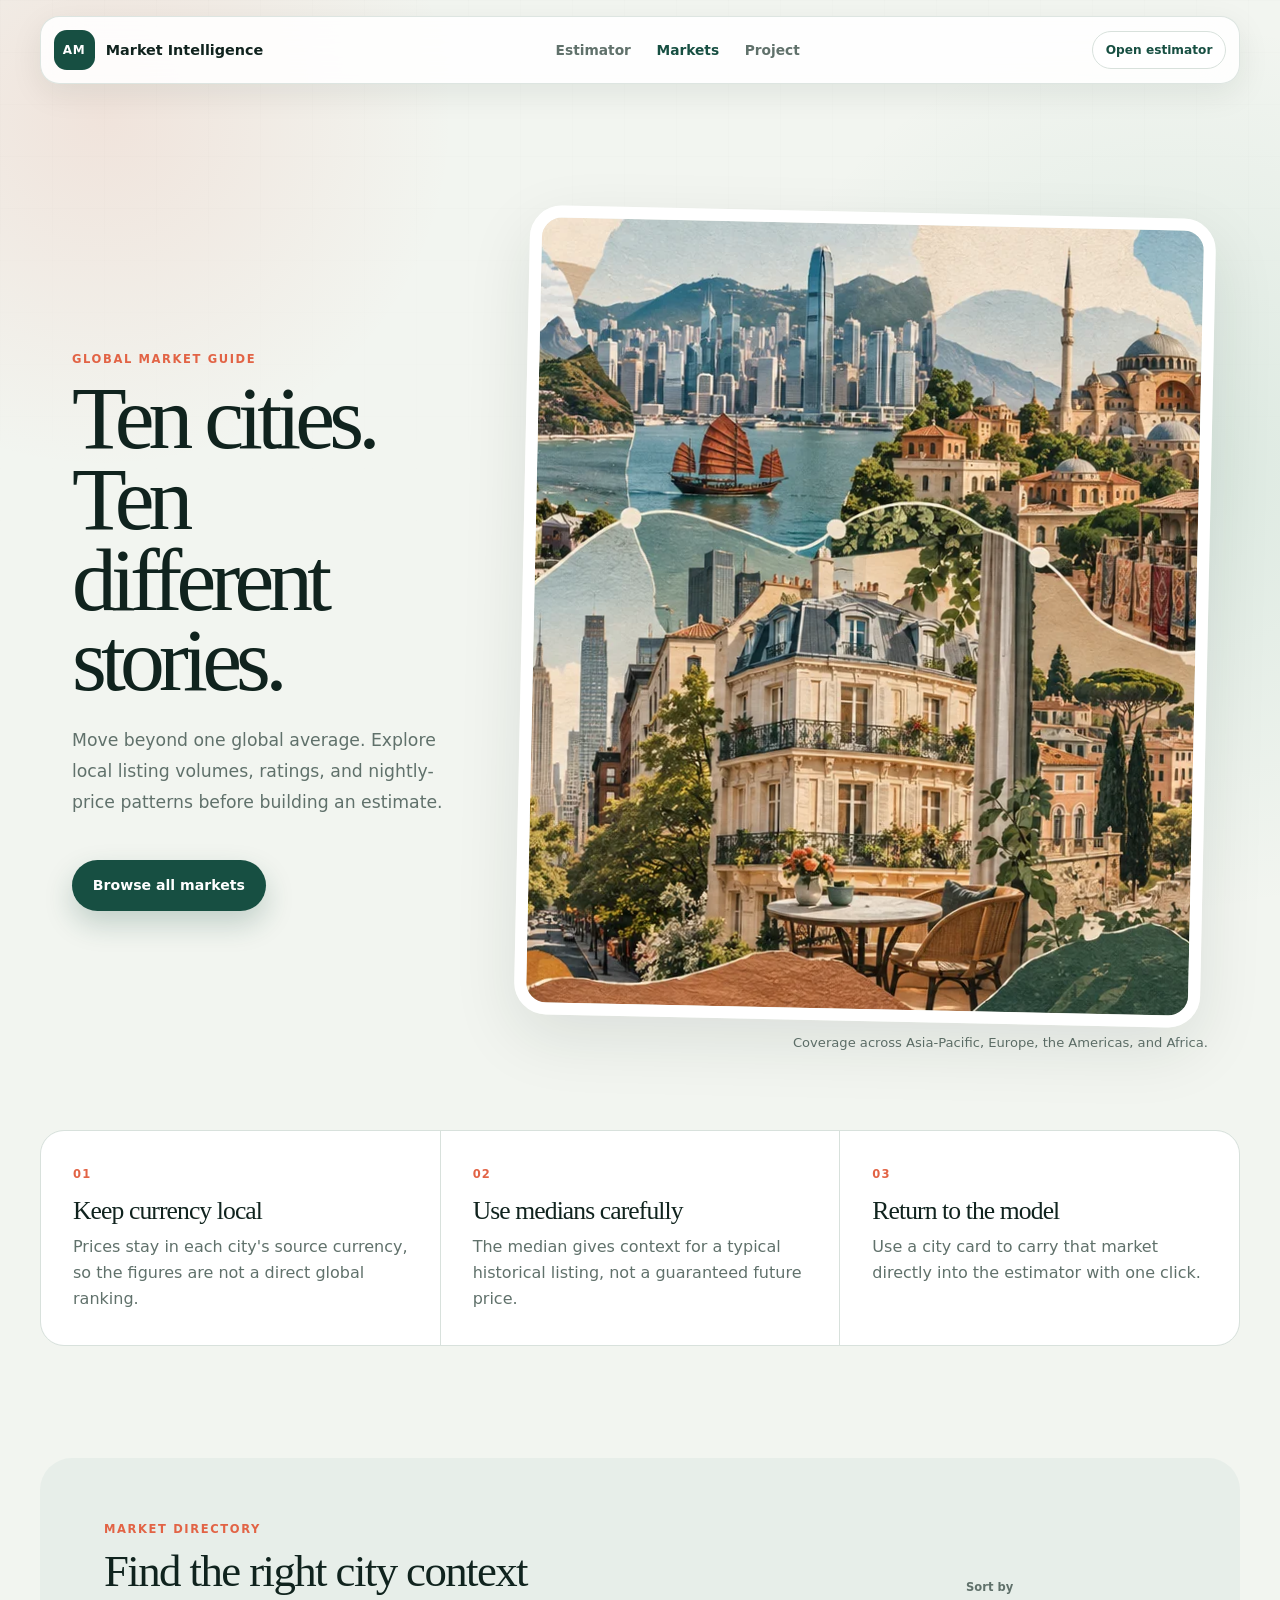
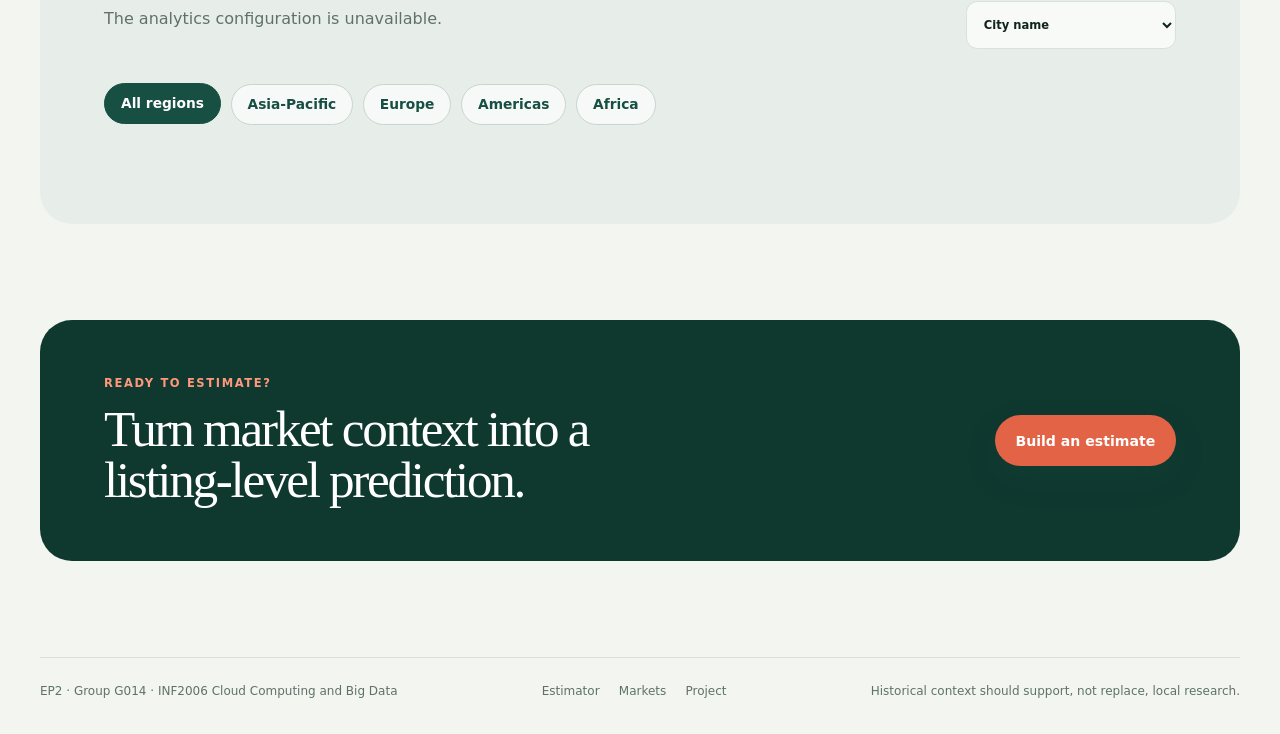
==== src/frontend/markets.html @ 9773900e "feat: expand frontend into visual multi-page site" ====
<!doctype html>
<html lang="en">
  <head>
    <meta charset="UTF-8">
    <meta name="viewport" content="width=device-width, initial-scale=1.0">
    <meta
      name="description"
      content="Explore the ten Airbnb city markets covered by the market intelligence platform."
    >
    <title>City Markets | Airbnb Market Intelligence</title>
    <link rel="stylesheet" href="styles.css">
  </head>
  <body>
    <main class="page-shell inner-page-shell">
      <nav class="topbar" aria-label="Primary navigation">
        <a class="brand" href="index.html" aria-label="Airbnb Market Intelligence home">
          <span class="brand-mark" aria-hidden="true">AM</span>
          <span>Market Intelligence</span>
        </a>
        <div class="nav-links">
          <a href="index.html#estimator">Estimator</a>
          <a href="markets.html" aria-current="page">Markets</a>
          <a href="project.html">Project</a>
        </div>
        <a class="secondary-button compact-button" href="index.html#estimator">Open estimator</a>
      </nav>

      <header class="inner-hero market-page-hero">
        <div class="inner-hero-copy">
          <p class="eyebrow">Global market guide</p>
          <h1>Ten cities.<br>Ten different stories.</h1>
          <p>
            Move beyond one global average. Explore local listing volumes, ratings, and nightly-price
            patterns before building an estimate.
          </p>
          <a class="primary-link" href="#market-directory">Browse all markets</a>
        </div>
        <figure class="inner-hero-image">
          <img
            src="assets/global-markets.webp"
            alt="An editorial collage connecting architecture and homes from global cities"
            width="1942"
            height="809"
          >
          <figcaption>Coverage across Asia-Pacific, Europe, the Americas, and Africa.</figcaption>
        </figure>
      </header>

      <section class="market-principles" aria-label="How to read the market data">
        <article>
          <span>01</span>
          <h2>Keep currency local</h2>
          <p>Prices stay in each city's source currency, so the figures are not a direct global ranking.</p>
        </article>
        <article>
          <span>02</span>
          <h2>Use medians carefully</h2>
          <p>The median gives context for a typical historical listing, not a guaranteed future price.</p>
        </article>
        <article>
          <span>03</span>
          <h2>Return to the model</h2>
          <p>Use a city card to carry that market directly into the estimator with one click.</p>
        </article>
      </section>

      <section id="market-directory" class="market-directory section-block" aria-labelledby="directory-heading">
        <div class="directory-heading-row">
          <div class="section-intro">
            <p class="section-label">Market directory</p>
            <h2 id="directory-heading">Find the right city context</h2>
            <p id="market-page-status" class="status-message" aria-live="polite">
              Loading live summaries from Athena...
            </p>
          </div>
          <label class="sort-control">
            Sort by
            <select id="market-page-sort">
              <option value="city">City name</option>
              <option value="listings">Listing count</option>
              <option value="median">Median price</option>
              <option value="rating">Average rating</option>
            </select>
          </label>
        </div>

        <div id="region-filters" class="filter-pills" aria-label="Filter cities by region">
          <button type="button" class="is-active" data-region="All">All regions</button>
          <button type="button" data-region="Asia-Pacific">Asia-Pacific</button>
          <button type="button" data-region="Europe">Europe</button>
          <button type="button" data-region="Americas">Americas</button>
          <button type="button" data-region="Africa">Africa</button>
        </div>

        <div id="market-page-grid" class="market-page-grid" aria-live="polite"></div>
      </section>

      <section class="page-cta">
        <div>
          <p class="section-label">Ready to estimate?</p>
          <h2>Turn market context into a listing-level prediction.</h2>
        </div>
        <a class="primary-link" href="index.html#estimator">Build an estimate</a>
      </section>

      <footer class="site-footer">
        <p>EP2 &middot; Group G014 &middot; INF2006 Cloud Computing and Big Data</p>
        <div class="footer-links">
          <a href="index.html">Estimator</a>
          <a href="markets.html">Markets</a>
          <a href="project.html">Project</a>
        </div>
        <p>Historical context should support, not replace, local research.</p>
      </footer>
    </main>
    <script src="config.js"></script>
    <script src="markets.js" defer></script>
  </body>
</html>
---- src/frontend/styles.css ----
:root {
  color-scheme: light;
  --ink: #10231e;
  --muted: #60716b;
  --paper: #f2f5f0;
  --surface: #ffffff;
  --surface-soft: #f7faf7;
  --forest: #174f42;
  --forest-dark: #0f382f;
  --mint: #d9eee5;
  --coral: #e26345;
  --coral-soft: #f9e2da;
  --line: #d8e1dc;
  --success: #23845f;
  --shadow: 0 1.4rem 4rem rgb(16 35 30 / 10%);
  font-family: Inter, ui-sans-serif, system-ui, -apple-system, BlinkMacSystemFont, "Segoe UI", sans-serif;
  scroll-behavior: smooth;
}

/* Use one box model across the page so component spacing stays predictable. */
* {
  box-sizing: border-box;
}

body {
  margin: 0;
  min-width: 320px;
  min-height: 100vh;
  color: var(--ink);
  background:
    radial-gradient(circle at 8% 5%, rgb(226 99 69 / 12%), transparent 22rem),
    radial-gradient(circle at 92% 20%, rgb(35 132 95 / 11%), transparent 28rem),
    var(--paper);
}

body::before {
  position: fixed;
  inset: 0;
  z-index: -1;
  pointer-events: none;
  content: "";
  opacity: 0.22;
  background-image: linear-gradient(rgb(16 35 30 / 5%) 1px, transparent 1px), linear-gradient(90deg, rgb(16 35 30 / 5%) 1px, transparent 1px);
  background-size: 52px 52px;
  mask-image: linear-gradient(to bottom, black, transparent 75%);
}

a {
  color: inherit;
}

button,
input,
select {
  font: inherit;
}

button,
a {
  -webkit-tap-highlight-color: transparent;
}

.page-shell {
  width: min(1200px, calc(100% - 2rem));
  margin: 0 auto;
  padding: 1rem 0 2rem;
}

.topbar {
  position: sticky;
  top: 0.75rem;
  z-index: 20;
  display: grid;
  grid-template-columns: auto 1fr auto;
  align-items: center;
  gap: 1.5rem;
  min-height: 4.25rem;
  padding: 0.7rem 0.8rem;
  border: 1px solid rgb(216 225 220 / 85%);
  border-radius: 1.2rem;
  background: rgb(255 255 255 / 88%);
  box-shadow: 0 0.6rem 2rem rgb(16 35 30 / 8%);
  backdrop-filter: blur(18px);
}

.brand {
  display: inline-flex;
  align-items: center;
  gap: 0.7rem;
  font-size: 0.9rem;
  font-weight: 800;
  text-decoration: none;
}

.brand-mark {
  display: grid;
  width: 2.55rem;
  height: 2.55rem;
  place-items: center;
  border-radius: 0.8rem;
  color: #fff;
  font-size: 0.75rem;
  letter-spacing: 0.06em;
  background: var(--forest);
}

.nav-links {
  display: flex;
  justify-content: center;
  gap: 1.6rem;
}

.nav-links a {
  position: relative;
  color: var(--muted);
  font-size: 0.86rem;
  font-weight: 700;
  text-decoration: none;
}

.nav-links a::after {
  position: absolute;
  right: 0;
  bottom: -0.35rem;
  left: 0;
  height: 2px;
  content: "";
  background: var(--coral);
  transform: scaleX(0);
  transition: transform 180ms ease;
}

.nav-links a:hover::after,
.nav-links a:focus-visible::after {
  transform: scaleX(1);
}

.account-bar {
  display: flex;
  align-items: center;
  gap: 0.65rem;
  color: var(--muted);
  font-size: 0.78rem;
}

.hero {
  display: grid;
  grid-template-columns: minmax(0, 1.25fr) minmax(320px, 0.75fr);
  align-items: center;
  gap: clamp(2rem, 7vw, 6rem);
  min-height: 42rem;
  padding: 7rem 2rem 5rem;
}

.hero-content {
  max-width: 760px;
}

.eyebrow,
.section-label,
.feature-number,
.stat-kicker {
  color: var(--coral);
  font-size: 0.72rem;
  font-weight: 800;
  letter-spacing: 0.14em;
  text-transform: uppercase;
}

.eyebrow,
.section-label,
.feature-number {
  margin: 0 0 0.8rem;
}

h1,
h2,
h3,
p {
  margin-top: 0;
}

h1 {
  max-width: 11ch;
  margin-bottom: 1.5rem;
  font-family: Georgia, "Times New Roman", serif;
  font-size: clamp(3.8rem, 7.5vw, 7.4rem);
  font-weight: 500;
  letter-spacing: -0.06em;
  line-height: 0.88;
}

h2 {
  margin-bottom: 0.8rem;
  font-family: Georgia, "Times New Roman", serif;
  font-size: clamp(2rem, 3.5vw, 3.25rem);
  font-weight: 500;
  letter-spacing: -0.035em;
  line-height: 1;
}

h3 {
  margin-bottom: 0.4rem;
}

.hero-copy,
.section-intro > p:last-child,
.estimator-guide > p,
.status-message,
.feature-grid p,
.estimate-note p,
.site-footer {
  color: var(--muted);
  line-height: 1.65;
}

.hero-copy {
  max-width: 620px;
  font-size: 1.12rem;
}

.hero-actions {
  display: flex;
  align-items: center;
  gap: 1.3rem;
  margin-top: 2rem;
}

.primary-link,
.text-link {
  font-size: 0.88rem;
  font-weight: 800;
  text-decoration: none;
}

.primary-link {
  display: inline-flex;
  min-height: 3.2rem;
  align-items: center;
  border-radius: 999px;
  padding: 0 1.3rem;
  color: #fff;
  background: var(--forest);
  box-shadow: 0 0.8rem 1.8rem rgb(23 79 66 / 22%);
  transition: transform 180ms ease, background 180ms ease;
}

.primary-link:hover {
  background: var(--forest-dark);
  transform: translateY(-2px);
}

.text-link {
  color: var(--forest);
}

.hero-panel {
  display: grid;
  grid-template-columns: 1fr 1fr;
  gap: 0.8rem;
  padding: 0.8rem;
  border: 1px solid rgb(255 255 255 / 80%);
  border-radius: 1.6rem;
  background: rgb(255 255 255 / 54%);
  box-shadow: var(--shadow);
  backdrop-filter: blur(18px);
  transform: rotate(1deg);
}

.hero-stat,
.status-card {
  border: 1px solid var(--line);
  border-radius: 1rem;
  padding: 1.25rem;
  background: var(--surface);
}

.hero-stat {
  display: flex;
  min-height: 8.2rem;
  flex-direction: column;
  justify-content: flex-end;
}

.hero-stat-wide {
  grid-column: 1 / -1;
  min-height: 10rem;
  color: #fff;
  border-color: var(--forest);
  background:
    radial-gradient(circle at 80% 10%, rgb(255 255 255 / 18%), transparent 8rem),
    var(--forest);
}

.hero-stat-wide .stat-kicker,
.hero-stat-wide span:last-child {
  color: rgb(255 255 255 / 72%);
}

.hero-stat strong {
  font-family: Georgia, "Times New Roman", serif;
  font-size: 2.6rem;
  font-weight: 500;
  line-height: 1;
}

.hero-stat > span:last-child {
  margin-top: 0.35rem;
  color: var(--muted);
  font-size: 0.78rem;
}

.status-card {
  display: flex;
  grid-column: 1 / -1;
  align-items: center;
  gap: 0.9rem;
}

.status-card h2 {
  margin: 0.15rem 0 0.2rem;
  font-family: inherit;
  font-size: 1rem;
  font-weight: 800;
  letter-spacing: 0;
}

.status-card p {
  margin-bottom: 0;
  font-size: 0.78rem;
}

.status-indicator {
  width: 0.72rem;
  height: 0.72rem;
  flex: 0 0 auto;
  border-radius: 50%;
  background: var(--success);
  box-shadow: 0 0 0 0.45rem rgb(35 132 95 / 13%);
}

.status-indicator-pending {
  background: #c28b2c;
  box-shadow: 0 0 0 0.45rem rgb(194 139 44 / 13%);
}

.status-indicator-error {
  background: var(--coral);
  box-shadow: 0 0 0 0.45rem rgb(226 99 69 / 14%);
}

.section-block {
  scroll-margin-top: 6.5rem;
}

.estimator {
  display: grid;
  grid-template-columns: minmax(250px, 0.34fr) minmax(0, 0.66fr);
  gap: 1rem;
  margin: 2rem 0 7rem;
  border-radius: 1.6rem;
  background: var(--forest-dark);
  box-shadow: var(--shadow);
}

.estimator-guide {
  display: flex;
  flex-direction: column;
  padding: clamp(1.5rem, 4vw, 3rem);
  color: #fff;
}

.estimator-guide > p {
  color: rgb(255 255 255 / 68%);
}

.preset-group {
  display: grid;
  gap: 0.65rem;
  margin-top: 1.5rem;
}

.preset-button {
  display: grid;
  width: 100%;
  gap: 0.2rem;
  border: 1px solid rgb(255 255 255 / 14%);
  border-radius: 0.8rem;
  padding: 0.9rem 1rem;
  color: rgb(255 255 255 / 78%);
  text-align: left;
  background: rgb(255 255 255 / 5%);
  cursor: pointer;
  transition: border 180ms ease, background 180ms ease, transform 180ms ease;
}

.preset-button strong {
  color: #fff;
  font-size: 0.9rem;
}

.preset-button span {
  font-size: 0.76rem;
}

.preset-button:hover,
.preset-button.is-active {
  border-color: rgb(255 255 255 / 42%);
  background: rgb(255 255 255 / 12%);
  transform: translateX(4px);
}

.estimate-note {
  margin-top: auto;
  padding-top: 2rem;
}

.estimate-note > span {
  color: var(--mint);
  font-size: 0.73rem;
  font-weight: 800;
  letter-spacing: 0.08em;
  text-transform: uppercase;
}

.estimate-note p {
  margin: 0.4rem 0 0;
  color: rgb(255 255 255 / 60%);
  font-size: 0.8rem;
}

.estimator-workspace {
  margin: 0.55rem;
  border-radius: 1.2rem;
  padding: clamp(1.25rem, 4vw, 2.5rem);
  background: var(--surface);
}

.form-progress {
  display: flex;
  gap: 1.4rem;
  margin-bottom: 2rem;
  color: var(--muted);
  font-size: 0.72rem;
  font-weight: 800;
  text-transform: uppercase;
}

.form-progress span {
  display: inline-flex;
  align-items: center;
  gap: 0.45rem;
}

.form-progress b {
  display: grid;
  width: 1.45rem;
  height: 1.45rem;
  place-items: center;
  border-radius: 50%;
  color: var(--forest);
  background: var(--mint);
}

.prediction-form {
  display: grid;
  gap: 1.4rem;
}

.form-section,
.boolean-fields {
  margin: 0;
  border: 0;
  padding: 0;
}

.form-section legend,
.boolean-fields legend {
  margin-bottom: 0.8rem;
  padding: 0;
  color: var(--ink);
  font-size: 0.82rem;
  font-weight: 850;
}

.form-grid {
  display: grid;
  grid-template-columns: repeat(2, minmax(0, 1fr));
  gap: 0.9rem;
}

.form-grid label {
  display: grid;
  gap: 0.4rem;
  color: var(--muted);
  font-size: 0.76rem;
  font-weight: 750;
}

.optional-label {
  justify-self: end;
  margin-top: -1.25rem;
  color: #91a09a;
  font-size: 0.65rem;
  font-weight: 600;
  text-transform: uppercase;
}

input,
select {
  width: 100%;
  min-height: 3rem;
  border: 1px solid var(--line);
  border-radius: 0.7rem;
  padding: 0.65rem 0.8rem;
  color: var(--ink);
  background: var(--surface-soft);
  transition: border 160ms ease, box-shadow 160ms ease, background 160ms ease;
}

input:hover,
select:hover {
  border-color: #aec0b7;
  background: #fff;
}

input:focus,
select:focus,
button:focus-visible,
a:focus-visible {
  outline: 3px solid rgb(226 99 69 / 22%);
  outline-offset: 2px;
}

.boolean-fields {
  display: grid;
  grid-template-columns: repeat(3, 1fr);
  gap: 0.7rem;
}

.boolean-fields legend {
  grid-column: 1 / -1;
}

.boolean-fields label {
  display: flex;
  min-height: 3rem;
  align-items: center;
  gap: 0.6rem;
  border: 1px solid var(--line);
  border-radius: 0.7rem;
  padding: 0.6rem 0.8rem;
  color: var(--muted);
  font-size: 0.76rem;
  font-weight: 700;
  cursor: pointer;
  background: var(--surface-soft);
}

.boolean-fields input {
  width: 1rem;
  min-height: auto;
  margin: 0;
  accent-color: var(--forest);
}

.prediction-submit,
.secondary-button,
.compact-button {
  border: 0;
  font-weight: 800;
  cursor: pointer;
}

.prediction-submit {
  display: flex;
  width: 100%;
  min-height: 3.35rem;
  align-items: center;
  justify-content: space-between;
  border-radius: 0.8rem;
  padding: 0 1.15rem;
  color: #fff;
  background: var(--coral);
  transition: background 180ms ease, transform 180ms ease;
}

.prediction-submit:hover {
  background: #c94d31;
  transform: translateY(-1px);
}

button:disabled {
  cursor: wait;
  opacity: 0.6;
}

.secondary-button {
  width: auto;
  min-height: 2.7rem;
  border: 1px solid var(--line);
  border-radius: 999px;
  padding: 0.5rem 1rem;
  color: var(--forest);
  background: #fff;
  transition: color 180ms ease, border 180ms ease, background 180ms ease;
}

.secondary-button:hover:not(:disabled) {
  color: #fff;
  border-color: var(--forest);
  background: var(--forest);
}

.compact-button {
  min-height: 2.35rem;
  padding: 0.35rem 0.8rem;
  font-size: 0.76rem;
}

.prediction-result {
  margin-top: 1.3rem;
  border: 1px solid rgb(35 132 95 / 24%);
  border-radius: 1rem;
  padding: 1.25rem;
  background: linear-gradient(135deg, rgb(35 132 95 / 11%), rgb(217 238 229 / 45%));
}

.prediction-result > div {
  display: grid;
  gap: 0.35rem;
}

.prediction-result-error {
  border-color: rgb(226 99 69 / 28%);
  background: var(--coral-soft);
}

.prediction-price {
  font-family: Georgia, "Times New Roman", serif;
  font-size: 2.5rem;
  font-weight: 500;
}

.prediction-comparison {
  color: var(--forest);
  font-size: 0.82rem;
  font-weight: 800;
}

.analytics-section {
  margin: 7rem 0;
}

.analytics-heading-row,
.history-heading-row {
  display: flex;
  align-items: flex-end;
  justify-content: space-between;
  gap: 2rem;
}

.section-intro {
  max-width: 680px;
}

.sort-control {
  display: grid;
  min-width: 210px;
  gap: 0.4rem;
  color: var(--muted);
  font-size: 0.72rem;
  font-weight: 750;
}

.market-spotlight {
  display: grid;
  grid-template-columns: minmax(200px, 1fr) auto auto;
  align-items: center;
  gap: 2rem;
  margin-top: 2.2rem;
  border-radius: 1.3rem;
  padding: 1.5rem;
  color: #fff;
  background:
    radial-gradient(circle at 88% 0%, rgb(255 255 255 / 14%), transparent 12rem),
    var(--forest);
  box-shadow: 0 1.1rem 2.8rem rgb(23 79 66 / 17%);
}

.market-spotlight h3 {
  margin: 0.2rem 0 0.35rem;
  font-family: Georgia, "Times New Roman", serif;
  font-size: 2rem;
  font-weight: 500;
}

.market-spotlight p {
  margin-bottom: 0;
  color: rgb(255 255 255 / 68%);
  font-size: 0.8rem;
}

.spotlight-metrics {
  display: flex;
  gap: 1.5rem;
}

.spotlight-metrics span {
  display: grid;
  gap: 0.15rem;
  color: rgb(255 255 255 / 65%);
  font-size: 0.68rem;
}

.spotlight-metrics strong {
  color: #fff;
  font-size: 1.05rem;
}

.market-spotlight .secondary-button {
  border-color: rgb(255 255 255 / 34%);
  color: #fff;
  background: rgb(255 255 255 / 9%);
}

.market-spotlight .secondary-button:hover:not(:disabled) {
  color: var(--forest);
  border-color: #fff;
  background: #fff;
}

.analytics-section > .status-message {
  margin: 1.2rem 0 0;
  font-size: 0.8rem;
}

.analytics-grid {
  display: grid;
  grid-template-columns: repeat(5, minmax(0, 1fr));
  gap: 0.75rem;
  margin-top: 1.2rem;
}

.market-card {
  display: grid;
  min-height: 10.5rem;
  gap: 0.35rem;
  border: 1px solid var(--line);
  border-radius: 1rem;
  padding: 1rem;
  color: var(--ink);
  text-align: left;
  background: rgb(255 255 255 / 74%);
  cursor: pointer;
  transition: border 180ms ease, box-shadow 180ms ease, transform 180ms ease, background 180ms ease;
}

.market-card:hover,
.market-card.is-selected {
  border-color: #87aa9b;
  background: #fff;
  box-shadow: 0 0.8rem 1.8rem rgb(16 35 30 / 9%);
  transform: translateY(-3px);
}

.market-card.is-selected {
  box-shadow: inset 0 0 0 1px var(--forest), 0 0.8rem 1.8rem rgb(16 35 30 / 9%);
}

.market-card h3 {
  min-height: 2.2rem;
  margin: 0;
  font-size: 0.9rem;
}

.market-card strong {
  align-self: end;
  font-family: Georgia, "Times New Roman", serif;
  font-size: 1.5rem;
  font-weight: 500;
}

.market-card span,
.market-card p {
  margin: 0;
  color: var(--muted);
  font-size: 0.7rem;
  line-height: 1.4;
}

.history-section {
  margin: 7rem 0;
  border: 1px solid var(--line);
  border-radius: 1.4rem;
  padding: clamp(1.25rem, 4vw, 2.5rem);
  background: rgb(255 255 255 / 70%);
}

.history-list {
  display: grid;
  grid-template-columns: repeat(2, minmax(0, 1fr));
  gap: 0.75rem;
  margin-top: 1.25rem;
}

.history-item {
  display: grid;
  grid-template-columns: 1fr auto;
  gap: 0.5rem 1rem;
  border: 1px solid var(--line);
  border-radius: 0.9rem;
  padding: 1rem;
  background: var(--surface);
}

.history-item p {
  margin-bottom: 0;
  color: var(--muted);
  font-size: 0.78rem;
}

.history-item strong {
  grid-row: 1 / 3;
  grid-column: 2;
  align-self: center;
  font-family: Georgia, "Times New Roman", serif;
  font-size: 1.3rem;
}

.feature-grid {
  display: grid;
  grid-template-columns: repeat(3, 1fr);
  gap: 1rem;
}

.feature-grid article {
  min-height: 13rem;
  border-top: 2px solid var(--forest);
  padding: 1.5rem 0.5rem 1rem;
}

.feature-grid h2 {
  font-family: inherit;
  font-size: 1.15rem;
  font-weight: 800;
  letter-spacing: 0;
}

.feature-grid p:last-child {
  margin-bottom: 0;
}

.site-footer {
  display: flex;
  justify-content: space-between;
  gap: 1rem;
  margin-top: 3rem;
  border-top: 1px solid var(--line);
  padding: 1.5rem 0 0;
  font-size: 0.75rem;
}

.site-footer p {
  margin: 0;
}

@media (max-width: 980px) {
  .hero {
    grid-template-columns: 1fr;
    min-height: auto;
    padding: 6rem 1rem 4rem;
  }

  .hero-panel {
    max-width: 650px;
    transform: none;
  }

  .estimator {
    grid-template-columns: 1fr;
  }

  .estimate-note {
    margin-top: 0;
  }

  .preset-group {
    grid-template-columns: repeat(3, 1fr);
  }

  .market-spotlight {
    grid-template-columns: 1fr;
    gap: 1.2rem;
  }

  .analytics-grid {
    grid-template-columns: repeat(3, 1fr);
  }
}

@media (max-width: 720px) {
  .page-shell {
    width: min(100% - 1rem, 1200px);
    padding-top: 0.5rem;
  }

  .topbar {
    top: 0.35rem;
    grid-template-columns: 1fr auto;
  }

  .brand > span:last-child,
  .nav-links,
  #account-label {
    display: none;
  }

  .hero {
    padding: 5rem 0.5rem 3rem;
  }

  h1 {
    font-size: clamp(3.4rem, 17vw, 5.5rem);
  }

  .hero-actions,
  .analytics-heading-row,
  .history-heading-row,
  .site-footer {
    align-items: stretch;
    flex-direction: column;
  }

  .hero-actions {
    align-items: flex-start;
  }

  .preset-group,
  .form-grid,
  .boolean-fields,
  .history-list {
    grid-template-columns: 1fr;
  }

  .form-progress {
    justify-content: space-between;
    gap: 0.4rem;
  }

  .form-progress span {
    font-size: 0.62rem;
  }

  .sort-control {
    width: 100%;
  }

  .spotlight-metrics {
    display: grid;
    grid-template-columns: repeat(3, 1fr);
    gap: 0.6rem;
  }

  .analytics-grid {
    grid-template-columns: repeat(2, 1fr);
  }

  .feature-grid {
    grid-template-columns: 1fr;
  }

  .feature-grid article {
    min-height: auto;
  }
}

@media (max-width: 440px) {
  .hero-panel,
  .analytics-grid {
    grid-template-columns: 1fr;
  }

  .hero-stat-wide,
  .status-card {
    grid-column: auto;
  }

  .spotlight-metrics {
    grid-template-columns: 1fr;
  }
}

@media (prefers-reduced-motion: reduce) {
  :root {
    scroll-behavior: auto;
  }

  *,
  *::before,
  *::after {
    transition-duration: 0.01ms !important;
    animation-duration: 0.01ms !important;
  }
}

/* Editorial image sections connect the data dashboard to the wider site story. */
.story-banner {
  position: relative;
  min-height: 30rem;
  margin: 1rem 0 7rem;
  overflow: hidden;
  border-radius: 2.2rem;
  box-shadow: var(--shadow);
  isolation: isolate;
}

.story-banner::after {
  position: absolute;
  inset: 0;
  z-index: -1;
  background: linear-gradient(90deg, rgb(9 42 34 / 90%) 0%, rgb(9 42 34 / 67%) 44%, transparent 76%);
  content: "";
}

.story-banner img {
  position: absolute;
  inset: 0;
  z-index: -2;
  width: 100%;
  height: 100%;
  object-fit: cover;
}

.story-banner-copy {
  max-width: 36rem;
  padding: 5rem;
  color: white;
}

.story-banner-copy .section-label {
  color: #ff977d;
}

.story-banner-copy h2 {
  max-width: 9ch;
  margin: 0.5rem 0 1rem;
  font-family: Georgia, "Times New Roman", serif;
  font-size: clamp(2.8rem, 5vw, 5rem);
  font-weight: 500;
  line-height: 0.94;
  letter-spacing: -0.055em;
}

.story-banner-copy > p:not(.section-label) {
  color: rgb(255 255 255 / 79%);
  line-height: 1.75;
}

.story-banner-links,
.cta-links {
  display: flex;
  flex-wrap: wrap;
  gap: 1rem 1.6rem;
  align-items: center;
  margin-top: 2rem;
}

.story-banner-links a {
  color: white;
  font-weight: 750;
  text-decoration: none;
}

.footer-links {
  display: flex;
  gap: 1.2rem;
}

.footer-links a {
  color: inherit;
  text-decoration: none;
}

.footer-links a:hover {
  color: var(--forest);
}

/* Inner pages use wider editorial headers while retaining the dashboard navigation. */
.inner-page-shell {
  padding-bottom: 2rem;
}

.nav-links a[aria-current="page"] {
  color: var(--forest);
}

.nav-links a[aria-current="page"]::after {
  width: 100%;
}

.topbar > .secondary-button {
  display: inline-flex;
  align-items: center;
  text-decoration: none;
}

.inner-hero {
  display: grid;
  grid-template-columns: minmax(18rem, 0.72fr) minmax(28rem, 1.28fr);
  gap: 4rem;
  align-items: center;
  min-height: 46rem;
  padding: 8rem 2rem 5rem;
}

.inner-hero-copy h1,
.project-hero h1 {
  margin: 0.7rem 0 1.5rem;
  color: var(--ink);
  font-family: Georgia, "Times New Roman", serif;
  font-size: clamp(4rem, 7vw, 7.4rem);
  font-weight: 500;
  line-height: 0.9;
  letter-spacing: -0.065em;
}

.inner-hero-copy > p:not(.eyebrow),
.project-hero-copy > p:not(.eyebrow) {
  max-width: 38rem;
  color: var(--muted);
  font-size: 1.08rem;
  line-height: 1.8;
}

.inner-hero-copy .primary-link {
  margin-top: 1.5rem;
}

.inner-hero-image {
  margin: 0;
}

.inner-hero-image img {
  display: block;
  width: 100%;
  min-height: 31rem;
  object-fit: cover;
  border: 0.75rem solid white;
  border-radius: 2rem;
  box-shadow: var(--shadow);
  transform: rotate(1.2deg);
}

.inner-hero-image figcaption,
.project-feature-image figcaption {
  margin-top: 0.9rem;
  color: var(--muted);
  font-size: 0.82rem;
  text-align: right;
}

.market-principles {
  display: grid;
  grid-template-columns: repeat(3, 1fr);
  gap: 1px;
  overflow: hidden;
  margin-bottom: 7rem;
  border: 1px solid var(--line);
  border-radius: 1.5rem;
  background: var(--line);
}

.market-principles article {
  padding: 2rem;
  background: var(--surface);
}

.market-principles span,
.architecture-flow article > span {
  color: var(--coral);
  font-size: 0.72rem;
  font-weight: 850;
  letter-spacing: 0.1em;
}

.market-principles h2 {
  margin: 1rem 0 0.6rem;
  font-family: Georgia, "Times New Roman", serif;
  font-size: 1.6rem;
  font-weight: 500;
}

.market-principles p,
.directory-card p {
  margin: 0;
  color: var(--muted);
  line-height: 1.65;
}

.market-directory {
  padding: 4rem;
  border-radius: 2rem;
  background: #e7eee9;
}

.directory-heading-row {
  display: flex;
  gap: 2rem;
  align-items: end;
  justify-content: space-between;
}

.directory-heading-row .section-intro {
  max-width: 48rem;
}

.filter-pills {
  display: flex;
  flex-wrap: wrap;
  gap: 0.6rem;
  margin: 2.2rem 0;
}

.filter-pills button {
  padding: 0.72rem 1rem;
  border: 1px solid #c8d5cf;
  border-radius: 999px;
  background: rgb(255 255 255 / 64%);
  color: var(--forest);
  font: inherit;
  font-size: 0.86rem;
  font-weight: 750;
  cursor: pointer;
  transition: 160ms ease;
}

.filter-pills button:hover,
.filter-pills button.is-active {
  border-color: var(--forest);
  background: var(--forest);
  color: white;
  transform: translateY(-1px);
}

.market-page-grid {
  display: grid;
  grid-template-columns: repeat(2, minmax(0, 1fr));
  gap: 1rem;
}

.directory-card {
  display: grid;
  gap: 1.4rem;
  padding: 2rem;
  border: 1px solid rgb(23 79 66 / 12%);
  border-radius: 1.35rem;
  background: var(--surface);
  box-shadow: 0 1rem 2.5rem rgb(16 35 30 / 5%);
  transition: transform 180ms ease, box-shadow 180ms ease;
}

.directory-card:hover {
  box-shadow: 0 1.4rem 3rem rgb(16 35 30 / 10%);
  transform: translateY(-3px);
}

.directory-card-heading span {
  color: var(--coral);
  font-size: 0.7rem;
  font-weight: 850;
  letter-spacing: 0.1em;
  text-transform: uppercase;
}

.directory-card h3 {
  margin: 0.35rem 0 0;
  font-family: Georgia, "Times New Roman", serif;
  font-size: 2.35rem;
  font-weight: 500;
  letter-spacing: -0.04em;
}

.directory-card-metrics {
  display: grid;
  grid-template-columns: 1.3fr 1fr 1fr;
  gap: 0.7rem;
}

.directory-card-metrics span {
  color: var(--muted);
  font-size: 0.72rem;
}

.directory-card-metrics strong {
  display: block;
  margin-bottom: 0.25rem;
  color: var(--ink);
  font-size: 1rem;
}

.directory-card-link {
  color: var(--forest);
  font-size: 0.88rem;
  font-weight: 800;
  text-decoration: none;
}

.directory-card-link::after {
  content: "  →";
}

.page-cta {
  display: flex;
  gap: 2rem;
  align-items: center;
  justify-content: space-between;
  margin: 6rem 0;
  padding: 3.5rem 4rem;
  border-radius: 2rem;
  background: var(--forest-dark);
  color: white;
}

.page-cta .section-label {
  color: #ff977d;
}

.page-cta h2 {
  max-width: 22ch;
  margin: 0.5rem 0 0;
  font-family: Georgia, "Times New Roman", serif;
  font-size: clamp(2rem, 4vw, 3.4rem);
  font-weight: 500;
  line-height: 1;
  letter-spacing: -0.045em;
}

.page-cta .primary-link {
  flex: 0 0 auto;
  background: var(--coral);
}

.page-cta .text-link {
  color: white;
}

/* The project page explains the architecture in the same visual language. */
.project-hero {
  display: grid;
  grid-template-columns: 1.2fr 0.8fr;
  gap: 5rem;
  align-items: end;
  padding: 9rem 2rem 4rem;
}

.project-hero-copy {
  max-width: 52rem;
}

.project-hero-stats {
  display: grid;
  grid-template-columns: repeat(2, 1fr);
  gap: 1px;
  overflow: hidden;
  border: 1px solid var(--line);
  border-radius: 1.5rem;
  background: var(--line);
}

.project-hero-stats div {
  min-height: 9rem;
  padding: 1.5rem;
  background: white;
}

.project-hero-stats strong,
.project-hero-stats span {
  display: block;
}

.project-hero-stats strong {
  margin-bottom: 0.7rem;
  color: var(--forest);
  font-family: Georgia, "Times New Roman", serif;
  font-size: 2.3rem;
  font-weight: 500;
}

.project-hero-stats span {
  color: var(--muted);
  font-size: 0.8rem;
}

.project-feature-image {
  margin: 0 0 7rem;
}

.project-feature-image img {
  display: block;
  width: 100%;
  max-height: 43rem;
  object-fit: cover;
  border-radius: 2rem;
  box-shadow: var(--shadow);
}

.architecture-story {
  margin-bottom: 7rem;
}

.narrow-intro {
  max-width: 48rem;
}

.architecture-flow {
  display: grid;
  grid-template-columns: 1fr auto 1fr auto 1fr auto 1fr auto 1fr;
  gap: 0.8rem;
  align-items: center;
  margin-top: 3rem;
}

.architecture-flow article {
  min-height: 15rem;
  padding: 1.5rem;
  border: 1px solid var(--line);
  border-radius: 1.2rem;
  background: white;
}

.architecture-flow article strong {
  display: block;
  margin: 1.3rem 0 0.7rem;
  font-size: 1rem;
}

.architecture-flow article p {
  margin: 0;
  color: var(--muted);
  font-size: 0.82rem;
  line-height: 1.6;
}

.architecture-flow > i {
  color: var(--coral);
  font-style: normal;
  font-weight: 850;
}

.project-pillars {
  display: grid;
  grid-template-columns: repeat(3, 1fr);
  gap: 1rem;
  margin-bottom: 7rem;
}

.project-pillars article {
  min-height: 23rem;
  padding: 2.5rem;
  border-radius: 1.6rem;
}

.project-pillars h2 {
  margin: 3.5rem 0 1rem;
  font-family: Georgia, "Times New Roman", serif;
  font-size: 2.25rem;
  font-weight: 500;
  line-height: 1.05;
  letter-spacing: -0.04em;
}

.project-pillars article > p:last-child {
  line-height: 1.7;
}

.pillar-security {
  background: var(--forest-dark);
  color: white;
}

.pillar-security > p:last-child {
  color: rgb(255 255 255 / 72%);
}

.pillar-observe {
  background: var(--coral-soft);
  color: #5b281e;
}

.pillar-responsible {
  background: #dce8f0;
  color: #183747;
}

.build-stack {
  display: grid;
  grid-template-columns: 0.7fr 1.3fr;
  gap: 5rem;
  align-items: center;
  padding: 4rem;
  border: 1px solid var(--line);
  border-radius: 2rem;
  background: white;
}

.build-stack h2 {
  margin: 0.5rem 0 0;
  font-family: Georgia, "Times New Roman", serif;
  font-size: 3rem;
  font-weight: 500;
  line-height: 1;
  letter-spacing: -0.045em;
}

.stack-list {
  display: flex;
  flex-wrap: wrap;
  gap: 0.65rem;
}

.stack-list span {
  padding: 0.8rem 1rem;
  border-radius: 999px;
  background: var(--surface-soft);
  color: var(--forest);
  font-size: 0.82rem;
  font-weight: 750;
}

@media (max-width: 1050px) {
  .inner-hero,
  .project-hero,
  .build-stack {
    grid-template-columns: 1fr;
  }

  .inner-hero {
    gap: 2rem;
    padding-top: 6rem;
  }

  .project-hero {
    gap: 2.5rem;
  }

  .architecture-flow {
    grid-template-columns: 1fr;
  }

  .architecture-flow > i {
    justify-self: center;
    transform: rotate(90deg);
  }

  .architecture-flow article {
    min-height: auto;
  }

  .project-pillars {
    grid-template-columns: 1fr;
  }

  .project-pillars article {
    min-height: auto;
  }

  .project-pillars h2 {
    margin-top: 2rem;
  }
}

@media (max-width: 760px) {
  html,
  body {
    max-width: 100%;
    overflow-x: hidden;
  }

  .page-shell {
    width: calc(100% - 1rem);
    max-width: 100%;
  }

  .topbar {
    width: 100%;
    min-width: 0;
    grid-template-columns: auto minmax(0, 1fr);
  }

  .nav-links {
    display: flex;
    grid-column: 1 / -1;
    grid-row: 2;
    justify-content: flex-start;
    gap: 1.25rem;
    min-width: 0;
    overflow-x: auto;
    padding: 0.25rem 0.3rem 0.4rem;
    scrollbar-width: none;
  }

  .account-bar,
  .topbar > .secondary-button {
    grid-column: 2;
    grid-row: 1;
    justify-self: end;
  }

  .topbar > .secondary-button {
    display: none;
  }

  .nav-links::-webkit-scrollbar {
    display: none;
  }

  .story-banner {
    min-height: 38rem;
    margin-bottom: 4rem;
  }

  .story-banner::after {
    background: linear-gradient(0deg, rgb(9 42 34 / 92%) 0%, rgb(9 42 34 / 72%) 58%, transparent 100%);
  }

  .story-banner-copy {
    position: absolute;
    bottom: 0;
    padding: 2rem;
  }

  .inner-hero {
    display: flex;
    min-height: auto;
    padding: 5rem 0 3rem;
    flex-direction: column;
  }

  .inner-hero-copy,
  .inner-hero-image {
    width: 100%;
    min-width: 0;
    max-width: 100%;
  }

  .inner-hero-copy > p:not(.eyebrow) {
    max-width: 100%;
  }

  .inner-hero-copy h1,
  .project-hero h1 {
    overflow-wrap: break-word;
    font-size: clamp(3.2rem, 15vw, 4.5rem);
  }

  .inner-hero-image img {
    max-width: 100%;
    min-height: 20rem;
    border-width: 0.45rem;
  }

  .market-principles,
  .market-page-grid,
  .project-hero-stats,
  .directory-card-metrics {
    grid-template-columns: 1fr;
  }

  .market-directory,
  .build-stack {
    padding: 2rem 1.2rem;
  }

  .directory-heading-row,
  .page-cta {
    align-items: stretch;
    flex-direction: column;
  }

  .directory-heading-row {
    display: flex;
  }

  .page-cta {
    padding: 2.5rem 2rem;
  }

  .project-hero {
    padding: 5rem 0 3rem;
  }

  .project-feature-image img {
    min-height: 24rem;
  }

  .footer-links {
    order: -1;
  }
}
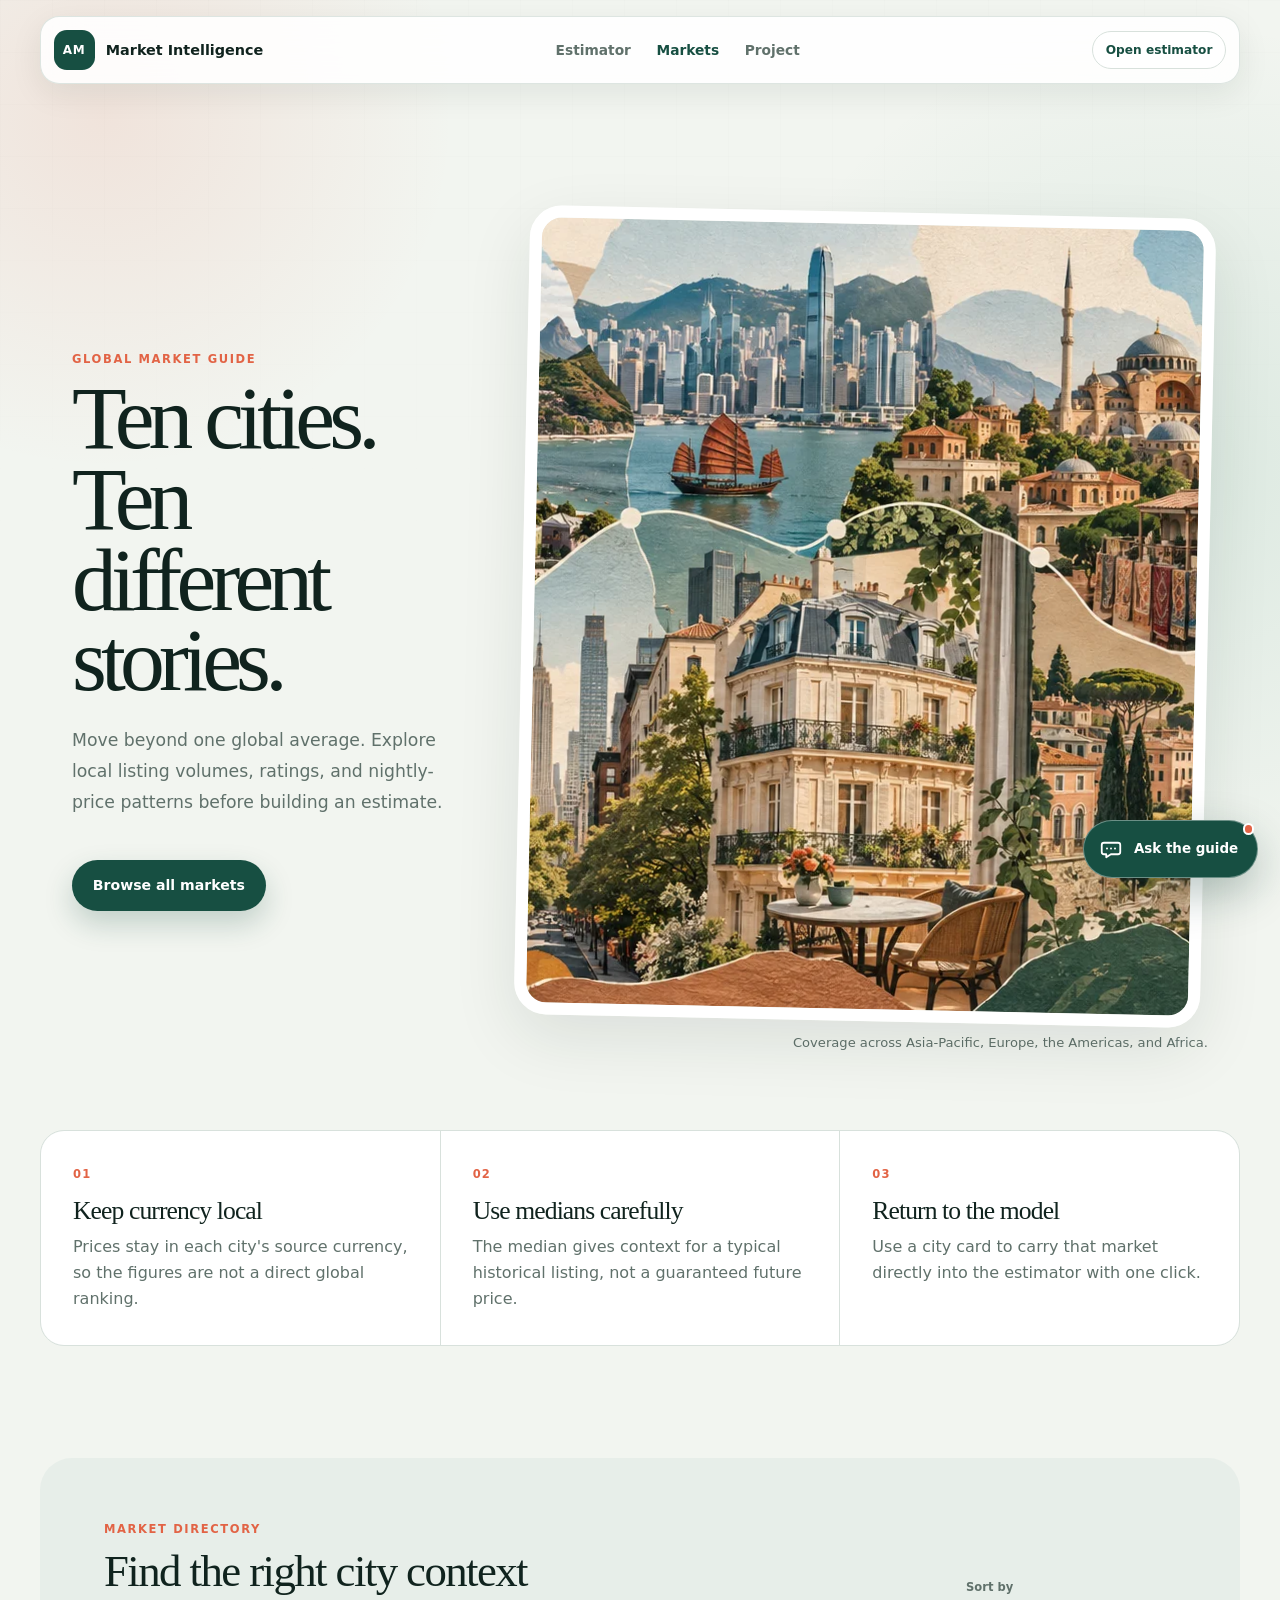
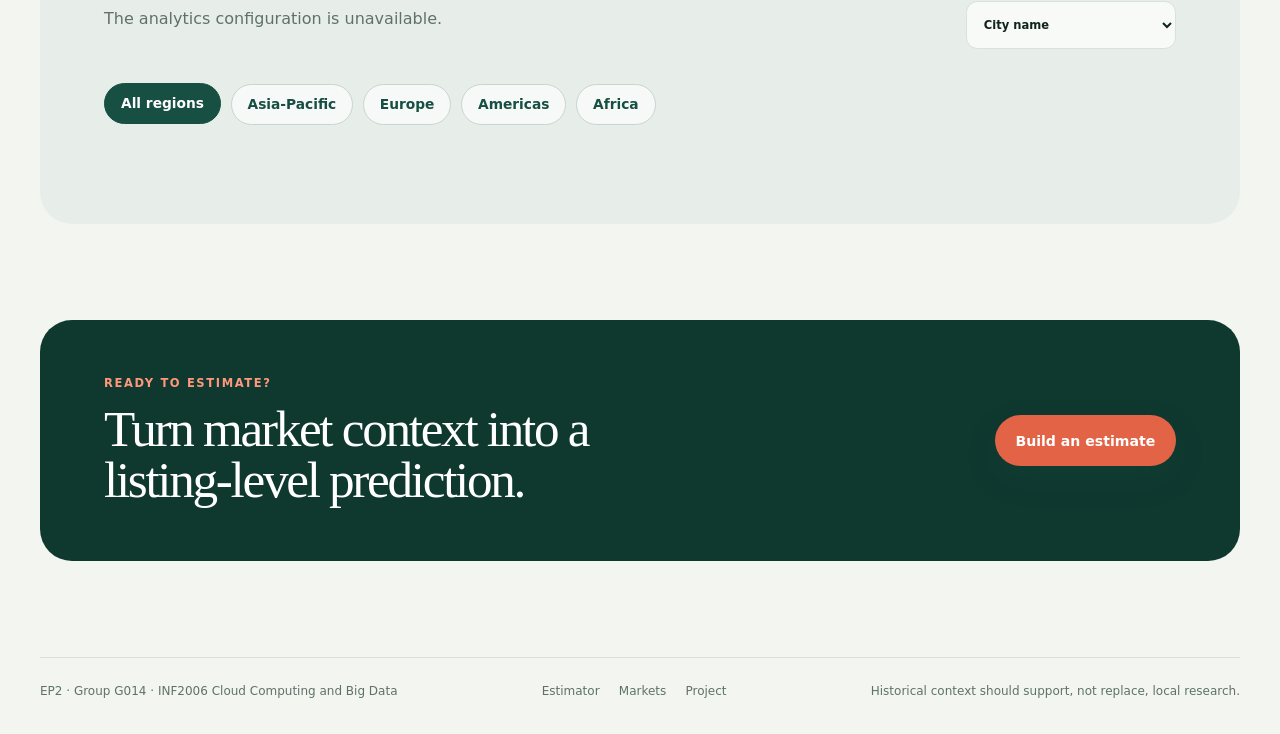
==== commit 80ef2812: "feat: add interactive market guide" ====
--- a/src/frontend/markets.html
+++ b/src/frontend/markets.html
@@ -115,5 +115,6 @@
     </main>
     <script src="config.js"></script>
     <script src="markets.js" defer></script>
+    <script src="chat.js" defer></script>
   </body>
 </html>
--- a/src/frontend/styles.css
+++ b/src/frontend/styles.css
@@ -1698,3 +1698,363 @@
     order: -1;
   }
 }
+
+/* The floating guide offers lightweight help without adding another backend service. */
+.guide-launcher {
+  position: fixed;
+  right: 1.4rem;
+  bottom: 1.4rem;
+  z-index: 61;
+  display: inline-flex;
+  min-height: 3.6rem;
+  align-items: center;
+  gap: 0.7rem;
+  padding: 0.7rem 1.15rem 0.7rem 0.95rem;
+  border: 1px solid rgb(255 255 255 / 36%);
+  border-radius: 999px;
+  color: white;
+  background: var(--forest);
+  box-shadow: 0 1rem 2.7rem rgb(15 56 47 / 28%);
+  font: inherit;
+  font-size: 0.84rem;
+  font-weight: 800;
+  cursor: pointer;
+  transition: transform 180ms ease, background 180ms ease, box-shadow 180ms ease;
+}
+
+.guide-launcher:hover,
+.guide-launcher.is-open {
+  background: var(--forest-dark);
+  box-shadow: 0 1.2rem 3rem rgb(15 56 47 / 36%);
+  transform: translateY(-2px);
+}
+
+.guide-launcher svg {
+  flex: 0 0 auto;
+}
+
+.guide-launcher i {
+  position: absolute;
+  top: 0.15rem;
+  right: 0.15rem;
+  width: 0.72rem;
+  height: 0.72rem;
+  border: 2px solid white;
+  border-radius: 50%;
+  background: var(--coral);
+}
+
+.market-guide {
+  position: fixed;
+  right: 1.4rem;
+  bottom: 6rem;
+  z-index: 60;
+  width: min(26rem, calc(100vw - 2rem));
+  overflow: hidden;
+  border: 1px solid rgb(216 225 220 / 90%);
+  border-radius: 1.5rem;
+  background: rgb(255 255 255 / 97%);
+  box-shadow: 0 1.7rem 5rem rgb(16 35 30 / 23%);
+  backdrop-filter: blur(20px);
+  animation: guide-enter 180ms ease-out;
+}
+
+@keyframes guide-enter {
+  from {
+    opacity: 0;
+    transform: translateY(0.8rem) scale(0.98);
+  }
+  to {
+    opacity: 1;
+    transform: translateY(0) scale(1);
+  }
+}
+
+.guide-header {
+  display: flex;
+  align-items: flex-start;
+  justify-content: space-between;
+  padding: 1.35rem 1.4rem 1.1rem;
+  color: white;
+  background:
+    radial-gradient(circle at 88% 15%, rgb(226 99 69 / 76%), transparent 28%),
+    var(--forest-dark);
+}
+
+.guide-header h2 {
+  margin: 0.25rem 0 0;
+  color: white;
+  font-family: Georgia, "Times New Roman", serif;
+  font-size: 1.65rem;
+  font-weight: 500;
+  letter-spacing: -0.035em;
+}
+
+.guide-kicker {
+  color: #ffb29e;
+  font-size: 0.64rem;
+  font-weight: 850;
+  letter-spacing: 0.1em;
+  text-transform: uppercase;
+}
+
+.guide-close {
+  padding: 0.35rem 0;
+  border: 0;
+  color: rgb(255 255 255 / 72%);
+  background: transparent;
+  font: inherit;
+  font-size: 0.72rem;
+  font-weight: 750;
+  cursor: pointer;
+}
+
+.guide-close:hover {
+  color: white;
+}
+
+.guide-tabs {
+  display: grid;
+  grid-template-columns: repeat(2, 1fr);
+  gap: 0.4rem;
+  padding: 0.55rem;
+  border-bottom: 1px solid var(--line);
+  background: var(--surface-soft);
+}
+
+.guide-tabs button {
+  padding: 0.65rem;
+  border: 0;
+  border-radius: 0.7rem;
+  color: var(--muted);
+  background: transparent;
+  font: inherit;
+  font-size: 0.78rem;
+  font-weight: 800;
+  cursor: pointer;
+}
+
+.guide-tabs button.is-active {
+  color: var(--forest);
+  background: white;
+  box-shadow: 0 0.25rem 0.8rem rgb(16 35 30 / 8%);
+}
+
+.guide-view {
+  min-height: 24rem;
+}
+
+[hidden] {
+  display: none !important;
+}
+
+.guide-chat-view {
+  display: grid;
+  grid-template-rows: minmax(10rem, 1fr) auto auto;
+  max-height: min(31rem, calc(100vh - 14rem));
+}
+
+.guide-messages {
+  display: flex;
+  gap: 0.75rem;
+  padding: 1.2rem;
+  overflow-y: auto;
+  flex-direction: column;
+  scrollbar-color: var(--line) transparent;
+  scrollbar-width: thin;
+}
+
+.guide-message {
+  max-width: 88%;
+  padding: 0.85rem 1rem;
+  border-radius: 1rem;
+  font-size: 0.82rem;
+  line-height: 1.55;
+}
+
+.guide-message p {
+  margin: 0;
+}
+
+.guide-message-guide {
+  align-self: flex-start;
+  border-bottom-left-radius: 0.25rem;
+  color: var(--ink);
+  background: var(--mint);
+}
+
+.guide-message-user {
+  align-self: flex-end;
+  border-bottom-right-radius: 0.25rem;
+  color: white;
+  background: var(--forest);
+}
+
+.guide-message a {
+  display: inline-block;
+  margin-top: 0.65rem;
+  color: var(--forest-dark);
+  font-size: 0.76rem;
+  font-weight: 850;
+  text-decoration: underline;
+  text-underline-offset: 0.18rem;
+}
+
+.guide-quick-replies {
+  display: flex;
+  flex-wrap: wrap;
+  gap: 0.45rem;
+  padding: 0 1.2rem 1rem;
+}
+
+.guide-quick-replies button {
+  flex: 0 0 auto;
+  padding: 0.55rem 0.7rem;
+  border: 1px solid #bfd3ca;
+  border-radius: 999px;
+  color: var(--forest);
+  background: white;
+  font: inherit;
+  font-size: 0.68rem;
+  font-weight: 750;
+  cursor: pointer;
+}
+
+.guide-quick-replies button:hover {
+  border-color: var(--forest);
+  background: var(--surface-soft);
+}
+
+.guide-form {
+  display: grid;
+  grid-template-columns: 1fr auto;
+  gap: 0.55rem;
+  padding: 0.9rem;
+  border-top: 1px solid var(--line);
+  background: white;
+}
+
+.guide-form input {
+  width: 100%;
+  min-width: 0;
+  min-height: 2.8rem;
+  border: 1px solid var(--line);
+  border-radius: 0.8rem;
+  padding: 0.65rem 0.8rem;
+  color: var(--ink);
+  background: var(--surface-soft);
+  font: inherit;
+  font-size: 0.8rem;
+}
+
+.guide-form input:focus {
+  border-color: var(--forest);
+  outline: 3px solid rgb(23 79 66 / 12%);
+}
+
+.guide-form button {
+  min-width: 4rem;
+  border: 0;
+  border-radius: 0.8rem;
+  color: white;
+  background: var(--coral);
+  font: inherit;
+  font-size: 0.76rem;
+  font-weight: 850;
+  cursor: pointer;
+}
+
+.guide-form button:hover {
+  background: #c94e32;
+}
+
+.guide-navigation-view {
+  display: grid;
+  gap: 0.75rem;
+  padding: 1rem;
+  align-content: start;
+}
+
+.guide-page-link {
+  display: grid;
+  grid-template-columns: auto 1fr;
+  gap: 0.9rem;
+  align-items: center;
+  padding: 1rem;
+  border: 1px solid var(--line);
+  border-radius: 1rem;
+  color: var(--ink);
+  background: var(--surface-soft);
+  text-decoration: none;
+  transition: border 160ms ease, transform 160ms ease, background 160ms ease;
+}
+
+.guide-page-link:hover {
+  border-color: #9fbbb0;
+  background: white;
+  transform: translateY(-1px);
+}
+
+.guide-page-link > span {
+  display: grid;
+  width: 2.25rem;
+  height: 2.25rem;
+  place-items: center;
+  border-radius: 0.7rem;
+  color: var(--coral);
+  background: var(--coral-soft);
+  font-size: 0.68rem;
+  font-weight: 850;
+}
+
+.guide-page-link strong,
+.guide-page-link small {
+  display: block;
+}
+
+.guide-page-link strong {
+  margin-bottom: 0.25rem;
+  font-size: 0.85rem;
+}
+
+.guide-page-link small {
+  color: var(--muted);
+  font-size: 0.7rem;
+  line-height: 1.45;
+}
+
+@media (max-width: 600px) {
+  .guide-launcher {
+    right: 0.8rem;
+    bottom: 0.8rem;
+    width: 3.6rem;
+    justify-content: center;
+    padding: 0;
+  }
+
+  .guide-launcher > span {
+    position: absolute;
+    width: 1px;
+    height: 1px;
+    overflow: hidden;
+    clip: rect(0 0 0 0);
+    white-space: nowrap;
+  }
+
+  .market-guide {
+    right: 0.5rem;
+    bottom: 5rem;
+    width: calc(100vw - 1rem);
+    max-height: calc(100vh - 5.8rem);
+  }
+
+  .guide-chat-view {
+    max-height: calc(100vh - 14rem);
+  }
+}
+
+@media (prefers-reduced-motion: reduce) {
+  .market-guide {
+    animation: none;
+  }
+}
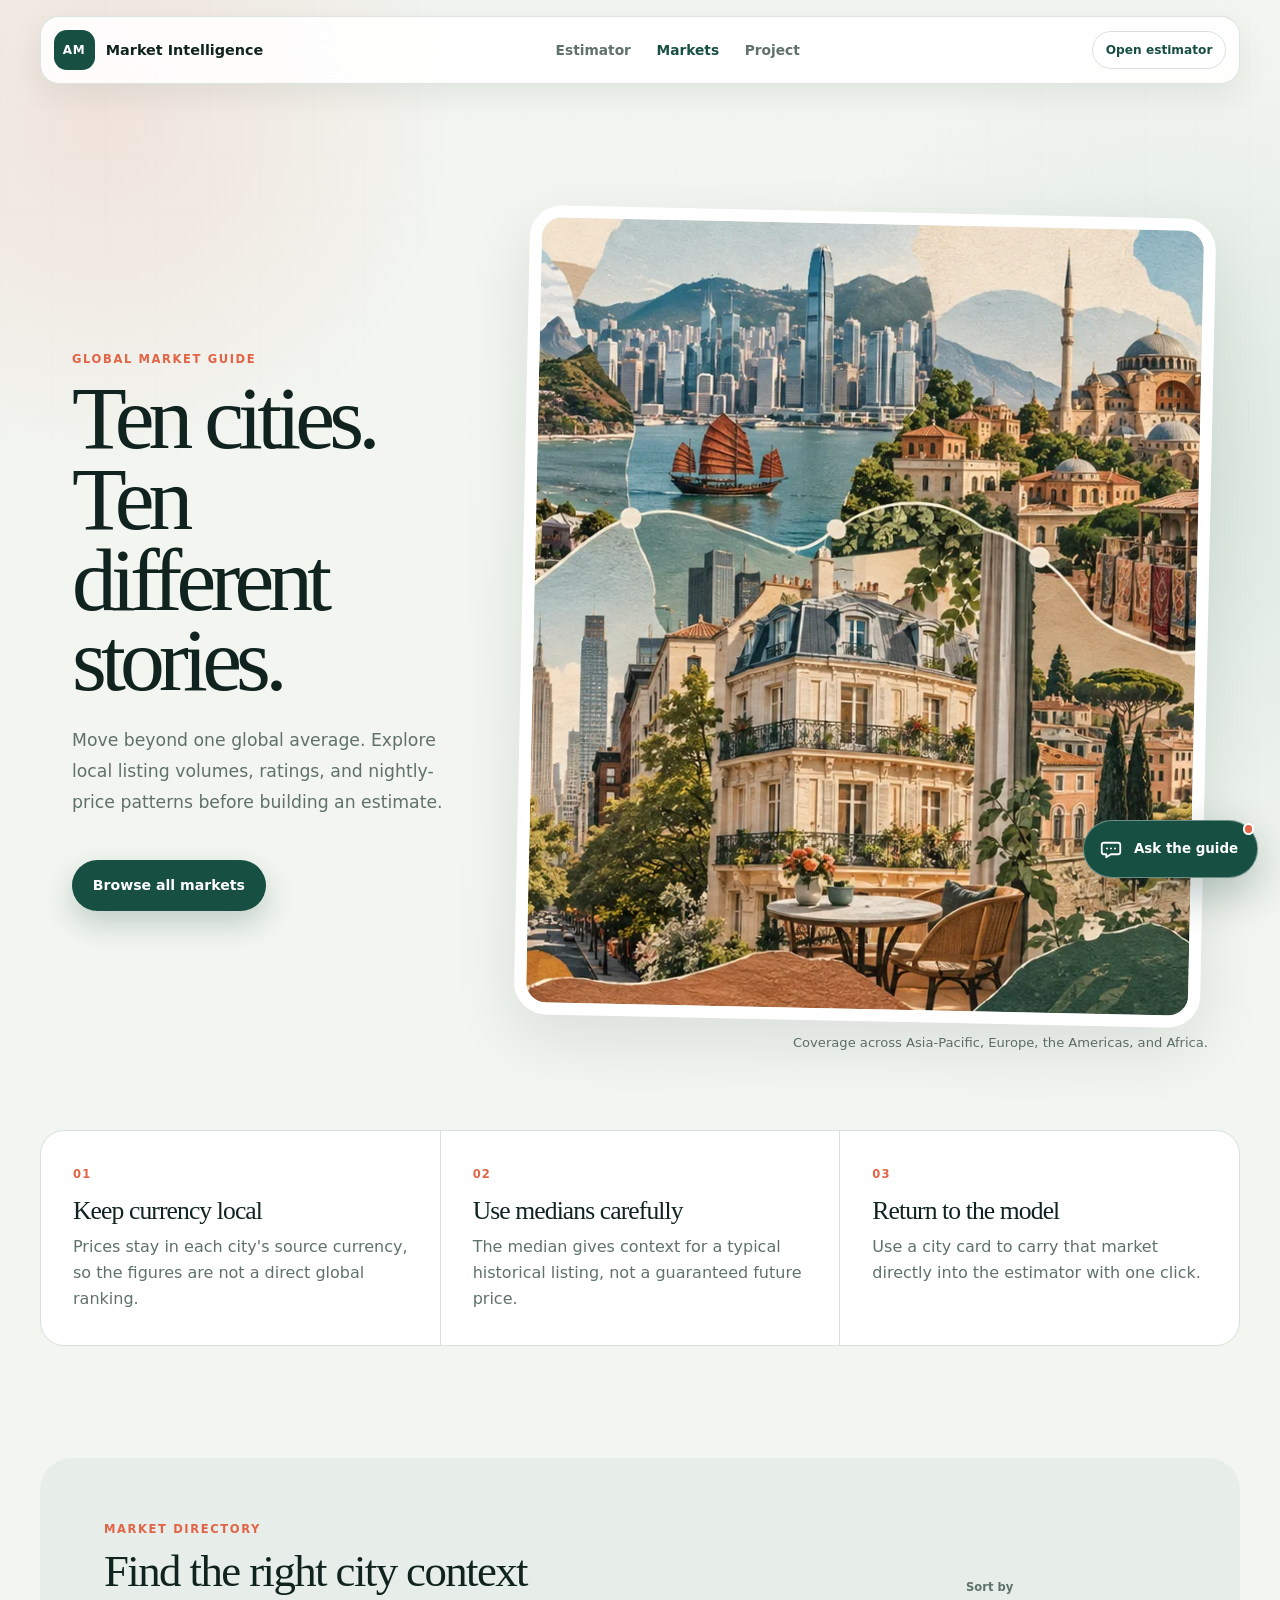
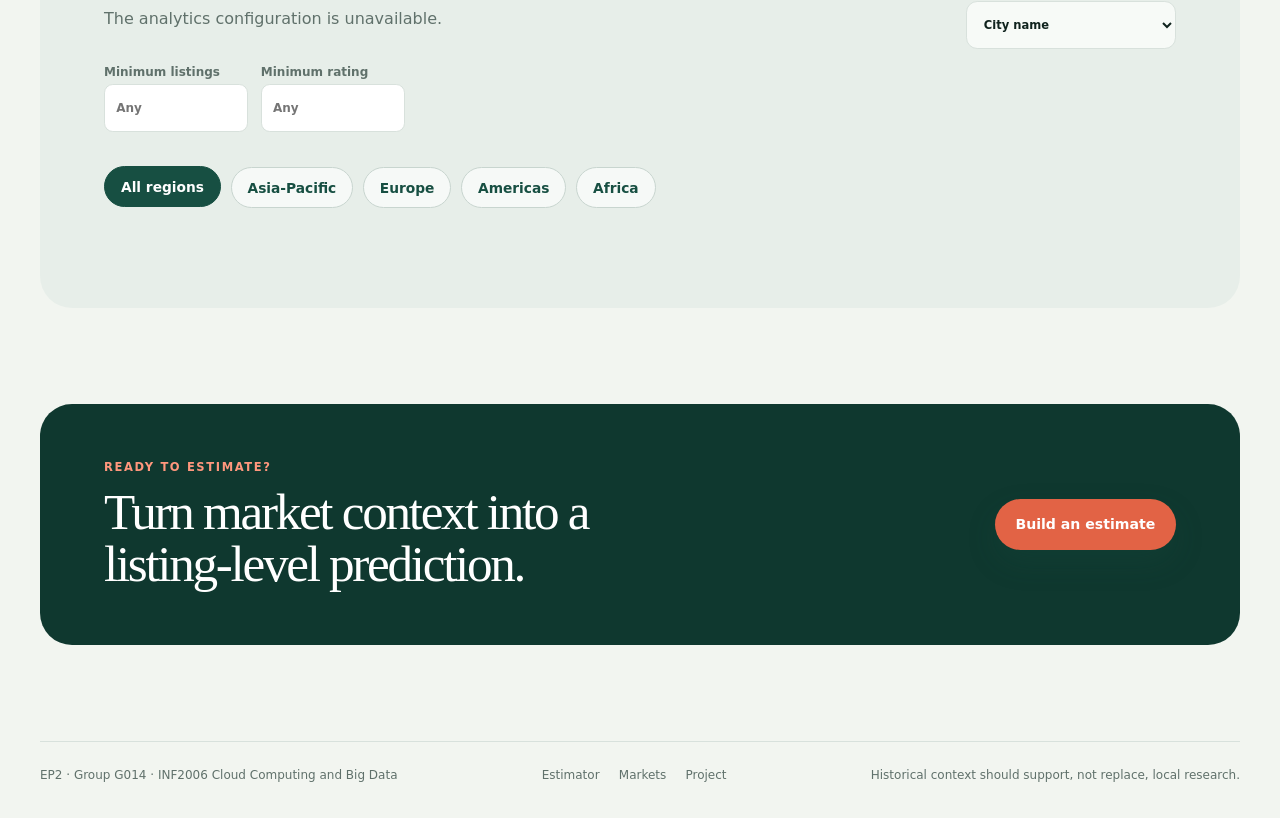
==== commit e19c07a8: "feat: adapt safe frontend planning features" ====
--- a/src/frontend/markets.html
+++ b/src/frontend/markets.html
@@ -84,6 +84,11 @@
           </label>
         </div>
 
+        <div class="market-filter-row" aria-label="Market filters">
+          <label>Minimum listings <input id="market-min-listings" type="number" min="0" step="100" placeholder="Any"></label>
+          <label>Minimum rating <input id="market-min-rating" type="number" min="0" max="100" step="1" placeholder="Any"></label>
+        </div>
+
         <div id="region-filters" class="filter-pills" aria-label="Filter cities by region">
           <button type="button" class="is-active" data-region="All">All regions</button>
           <button type="button" data-region="Asia-Pacific">Asia-Pacific</button>
@@ -114,6 +119,8 @@
       </footer>
     </main>
     <script src="config.js"></script>
+    <script src="auth-config.js"></script>
+    <script src="auth.js" defer></script>
     <script src="markets.js" defer></script>
     <script src="chat.js" defer></script>
   </body>
--- a/src/frontend/styles.css
+++ b/src/frontend/styles.css
@@ -380,6 +380,111 @@
   margin-top: 1.5rem;
 }
 
+/* The live snapshot turns the long model form into an easy-to-scan listing brief. */
+.listing-snapshot {
+  display: grid;
+  gap: 0.8rem;
+  margin-top: 1.5rem;
+  border: 1px solid rgb(255 255 255 / 15%);
+  border-radius: 1rem;
+  padding: 1rem;
+  background: rgb(255 255 255 / 7%);
+}
+
+.snapshot-label {
+  color: rgb(255 255 255 / 58%);
+  font-size: 0.66rem;
+  font-weight: 800;
+  letter-spacing: 0.12em;
+  text-transform: uppercase;
+}
+
+.listing-snapshot h3 {
+  margin: 0;
+  color: #fff;
+  font-family: Georgia, "Times New Roman", serif;
+  font-size: 1.3rem;
+  line-height: 1.15;
+}
+
+.listing-snapshot dl {
+  display: grid;
+  gap: 0.55rem;
+  margin: 0;
+}
+
+.listing-snapshot dl > div {
+  display: grid;
+  grid-template-columns: 3.2rem 1fr;
+  gap: 0.5rem;
+}
+
+.listing-snapshot dt,
+.listing-snapshot dd {
+  margin: 0;
+  font-size: 0.72rem;
+  line-height: 1.4;
+}
+
+.listing-snapshot dt {
+  color: rgb(255 255 255 / 52%);
+}
+
+.listing-snapshot dd {
+  color: rgb(255 255 255 / 86%);
+  font-weight: 700;
+}
+
+/* Draft actions persist only this form's non-sensitive values in the current browser. */
+.draft-controls {
+  display: grid;
+  grid-template-columns: 1fr auto;
+  align-items: end;
+  gap: 1rem;
+  margin-top: 0.9rem;
+  border: 1px solid rgb(255 255 255 / 14%);
+  border-radius: 1rem;
+  padding: 0.9rem 1rem;
+  background: rgb(255 255 255 / 5%);
+}
+
+.draft-controls p {
+  margin: 0.35rem 0 0;
+  color: rgb(255 255 255 / 68%);
+  font-size: 0.72rem;
+  line-height: 1.45;
+}
+
+.draft-actions {
+  display: flex;
+  flex-wrap: wrap;
+  justify-content: flex-end;
+  gap: 0.45rem;
+}
+
+.draft-button {
+  min-height: 2.2rem;
+  border: 1px solid rgb(255 255 255 / 24%);
+  border-radius: 999px;
+  padding: 0.35rem 0.7rem;
+  color: #fff;
+  font-size: 0.7rem;
+  font-weight: 800;
+  background: rgb(255 255 255 / 12%);
+  cursor: pointer;
+}
+
+.draft-button:hover:not(:disabled) {
+  color: var(--forest);
+  background: #fff;
+}
+
+.draft-button-quiet {
+  color: rgb(255 255 255 / 72%);
+  border-color: transparent;
+  background: transparent;
+}
+
 .preset-button {
   display: grid;
   width: 100%;
@@ -462,6 +567,67 @@
   background: var(--mint);
 }
 
+.form-progress .is-complete {
+  color: var(--forest);
+}
+
+.form-progress .is-complete b {
+  color: #fff;
+  background: var(--success);
+}
+
+/* The readiness panel gives the estimator form a live dashboard-style checkpoint. */
+.estimator-readiness {
+  display: grid;
+  gap: 0.55rem;
+  margin: -0.65rem 0 1.75rem;
+  border: 1px solid var(--line);
+  border-radius: 0.85rem;
+  padding: 0.85rem 1rem;
+  background: var(--surface-soft);
+}
+
+.readiness-heading {
+  display: flex;
+  align-items: center;
+  justify-content: space-between;
+  gap: 1rem;
+  color: var(--muted);
+  font-size: 0.72rem;
+  font-weight: 800;
+  letter-spacing: 0.06em;
+  text-transform: uppercase;
+}
+
+.readiness-heading strong {
+  color: var(--forest);
+  letter-spacing: 0;
+  text-transform: none;
+}
+
+.readiness-track {
+  height: 0.38rem;
+  overflow: hidden;
+  border-radius: 999px;
+  background: var(--mint);
+}
+
+.readiness-track span {
+  display: block;
+  width: 0;
+  height: 100%;
+  border-radius: inherit;
+  background: linear-gradient(90deg, var(--forest), var(--success));
+  transition: width 220ms ease;
+}
+
+.estimator-readiness p {
+  margin: 0;
+  color: var(--muted);
+  font-size: 0.75rem;
+  line-height: 1.45;
+}
+
 .prediction-form {
   display: grid;
   gap: 1.4rem;
@@ -648,6 +814,52 @@
   font-weight: 800;
 }
 
+.stay-planner {
+  display: grid;
+  gap: 1rem;
+  margin-top: 1rem;
+  border: 1px solid var(--line);
+  border-radius: 1rem;
+  padding: 1.2rem;
+  background: var(--surface-soft);
+}
+
+.stay-planner h3 {
+  margin: 0.2rem 0;
+}
+
+.planner-note,
+.planner-summary {
+  margin: 0;
+  color: var(--muted);
+  font-size: 0.82rem;
+  line-height: 1.5;
+}
+
+.planner-fields {
+  display: grid;
+  grid-template-columns: repeat(2, minmax(0, 1fr));
+  gap: 0.8rem;
+}
+
+.planner-fields label,
+.market-filter-row label {
+  display: grid;
+  gap: 0.35rem;
+  color: var(--muted);
+  font-size: 0.75rem;
+  font-weight: 800;
+}
+
+.planner-fields input,
+.market-filter-row input {
+  border: 1px solid var(--line);
+  border-radius: 0.55rem;
+  padding: 0.6rem 0.7rem;
+  color: var(--ink);
+  background: var(--surface);
+}
+
 .analytics-section {
   margin: 7rem 0;
 }
@@ -671,6 +883,25 @@
   color: var(--muted);
   font-size: 0.72rem;
   font-weight: 750;
+}
+
+.market-tools {
+  display: flex;
+  align-items: end;
+  gap: 0.75rem;
+}
+
+.market-search-control {
+  display: grid;
+  min-width: 180px;
+  gap: 0.4rem;
+  color: var(--muted);
+  font-size: 0.72rem;
+  font-weight: 750;
+}
+
+.market-search-control input {
+  min-height: 2.75rem;
 }
 
 .market-spotlight {
@@ -730,9 +961,25 @@
   background: #fff;
 }
 
-.analytics-section > .status-message {
-  margin: 1.2rem 0 0;
+.analytics-status-row {
+  display: flex;
+  align-items: center;
+  justify-content: space-between;
+  gap: 1rem;
+  margin-top: 1.2rem;
+}
+
+.analytics-status-row .status-message {
+  margin: 0;
   font-size: 0.8rem;
+}
+
+.market-result-count {
+  margin: 0;
+  color: var(--forest);
+  font-size: 0.72rem;
+  font-weight: 800;
+  white-space: nowrap;
 }
 
 .analytics-grid {
@@ -740,6 +987,17 @@
   grid-template-columns: repeat(5, minmax(0, 1fr));
   gap: 0.75rem;
   margin-top: 1.2rem;
+}
+
+.market-empty-state {
+  grid-column: 1 / -1;
+  margin: 0;
+  border: 1px dashed var(--line);
+  border-radius: 1rem;
+  padding: 2rem;
+  color: var(--muted);
+  text-align: center;
+  background: rgb(255 255 255 / 55%);
 }
 
 .market-card {
@@ -768,6 +1026,16 @@
   box-shadow: inset 0 0 0 1px var(--forest), 0 0.8rem 1.8rem rgb(16 35 30 / 9%);
 }
 
+.market-card-image,
+.directory-card-image {
+  display: block;
+  width: 100%;
+  height: 8rem;
+  margin-bottom: 0.35rem;
+  border-radius: 0.75rem;
+  object-fit: cover;
+}
+
 .market-card h3 {
   min-height: 2.2rem;
   margin: 0;
@@ -804,6 +1072,41 @@
   margin-top: 1.25rem;
 }
 
+.private-workspace-grid {
+  display: grid;
+  grid-template-columns: minmax(0, 1.5fr) minmax(16rem, 0.75fr);
+  gap: 1rem;
+  align-items: start;
+}
+
+.private-ai-card {
+  padding: 1.25rem;
+  border: 1px solid var(--line);
+  border-radius: 1rem;
+  background: var(--surface-soft);
+}
+
+.private-ai-card span {
+  color: var(--coral);
+  font-size: 0.68rem;
+  font-weight: 850;
+  letter-spacing: 0.08em;
+  text-transform: uppercase;
+}
+
+.private-ai-card h3 {
+  margin: 0.45rem 0;
+  font-family: Georgia, "Times New Roman", serif;
+  font-size: 1.45rem;
+}
+
+.private-ai-card p {
+  margin: 0 0 1rem;
+  color: var(--muted);
+  font-size: 0.82rem;
+  line-height: 1.6;
+}
+
 .history-item {
   display: grid;
   grid-template-columns: 1fr auto;
@@ -889,6 +1192,14 @@
     grid-template-columns: repeat(3, 1fr);
   }
 
+  .draft-controls {
+    grid-template-columns: 1fr;
+  }
+
+  .draft-actions {
+    justify-content: flex-start;
+  }
+
   .market-spotlight {
     grid-template-columns: 1fr;
     gap: 1.2rem;
@@ -939,7 +1250,8 @@
   .preset-group,
   .form-grid,
   .boolean-fields,
-  .history-list {
+  .history-list,
+  .private-workspace-grid {
     grid-template-columns: 1fr;
   }
 
@@ -954,6 +1266,21 @@
 
   .sort-control {
     width: 100%;
+  }
+
+  .market-tools {
+    width: 100%;
+    align-items: stretch;
+    flex-direction: column;
+  }
+
+  .market-search-control {
+    width: 100%;
+  }
+
+  .analytics-status-row {
+    align-items: flex-start;
+    flex-direction: column;
   }
 
   .spotlight-metrics {
@@ -1241,6 +1568,17 @@
   background: var(--forest);
   color: white;
   transform: translateY(-1px);
+}
+
+.market-filter-row {
+  display: flex;
+  flex-wrap: wrap;
+  gap: 0.8rem;
+  margin: 1rem 0;
+}
+
+.market-filter-row input {
+  width: 9rem;
 }
 
 .market-page-grid {
@@ -1968,6 +2306,34 @@
   background: #c94e32;
 }
 
+.guide-form :disabled {
+  cursor: wait;
+  opacity: 0.65;
+}
+
+.guide-note {
+  margin: 0;
+  padding: 0 1rem 0.85rem;
+  color: var(--muted);
+  background: white;
+  font-size: 0.64rem;
+  line-height: 1.45;
+}
+
+.guide-message-pending {
+  animation: guide-pulse 1.1s ease-in-out infinite alternate;
+}
+
+@keyframes guide-pulse {
+  from {
+    opacity: 0.55;
+  }
+
+  to {
+    opacity: 1;
+  }
+}
+
 .guide-navigation-view {
   display: grid;
   gap: 0.75rem;
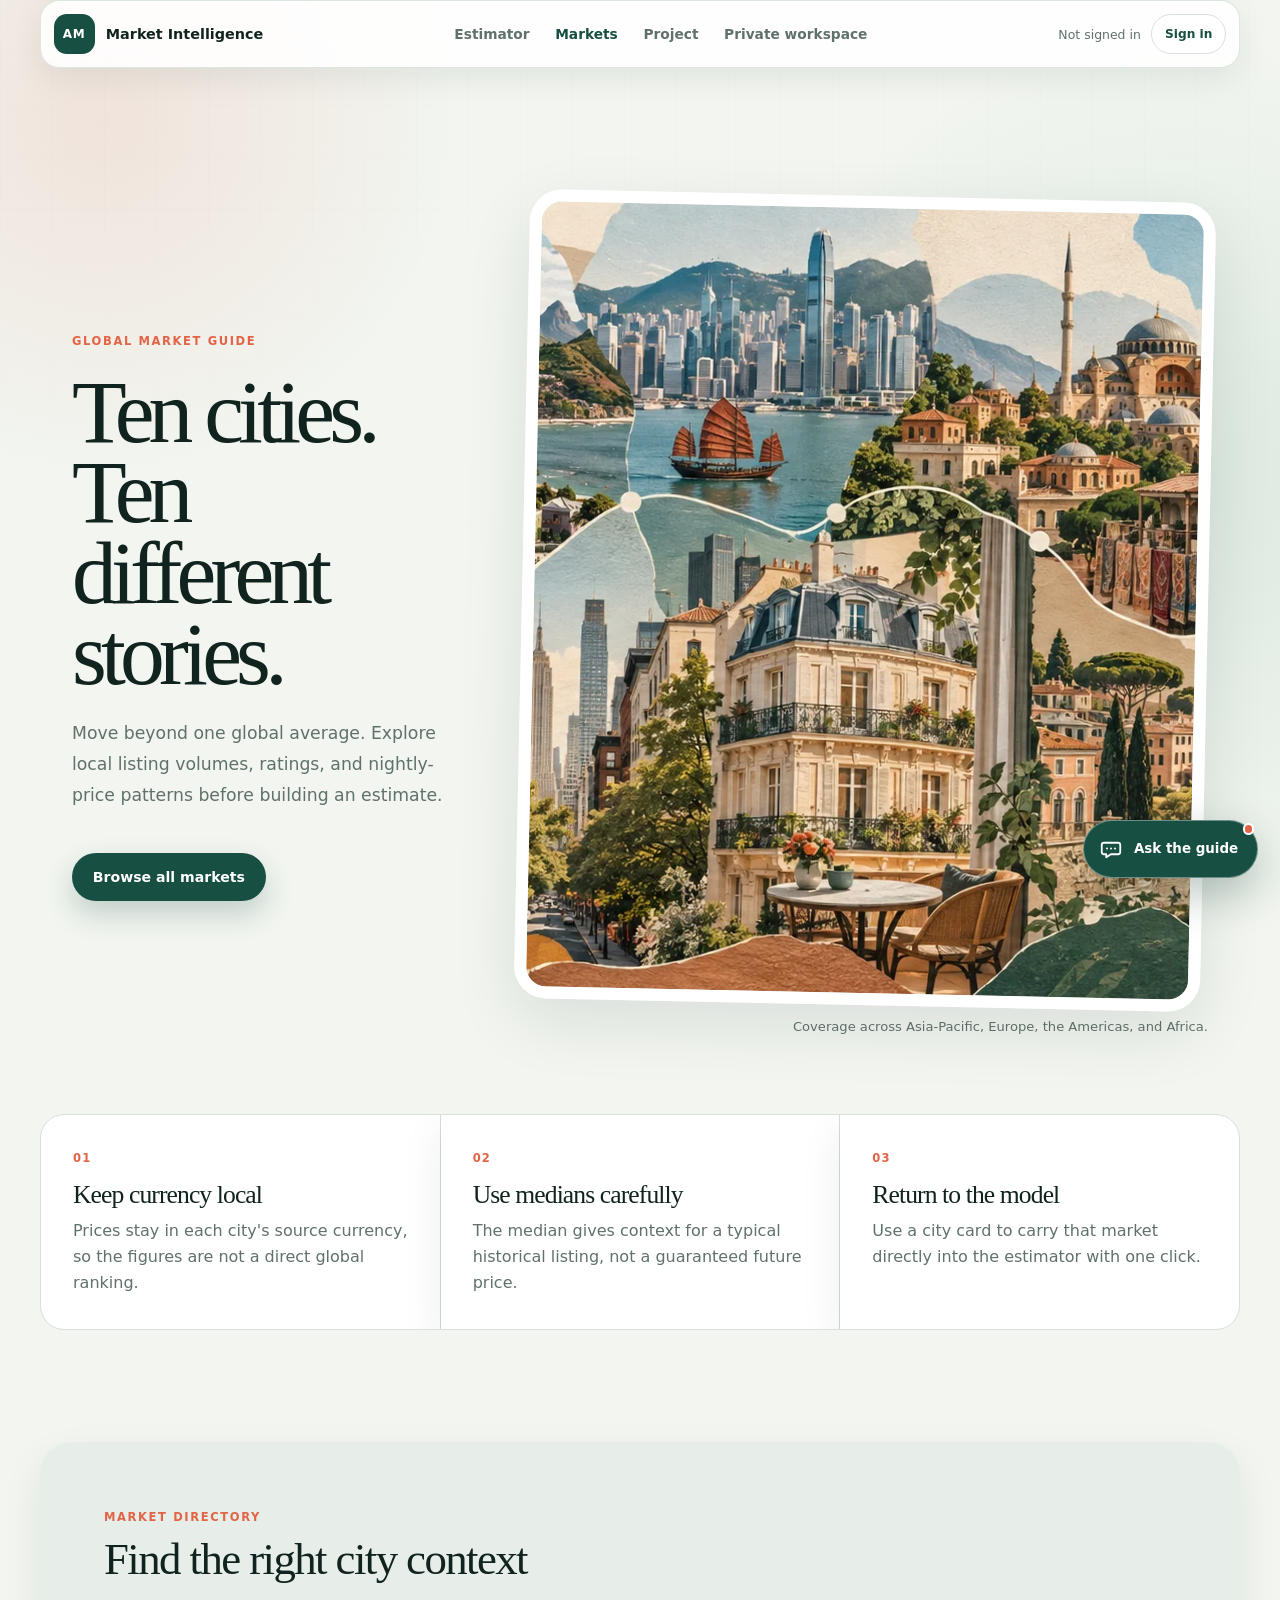
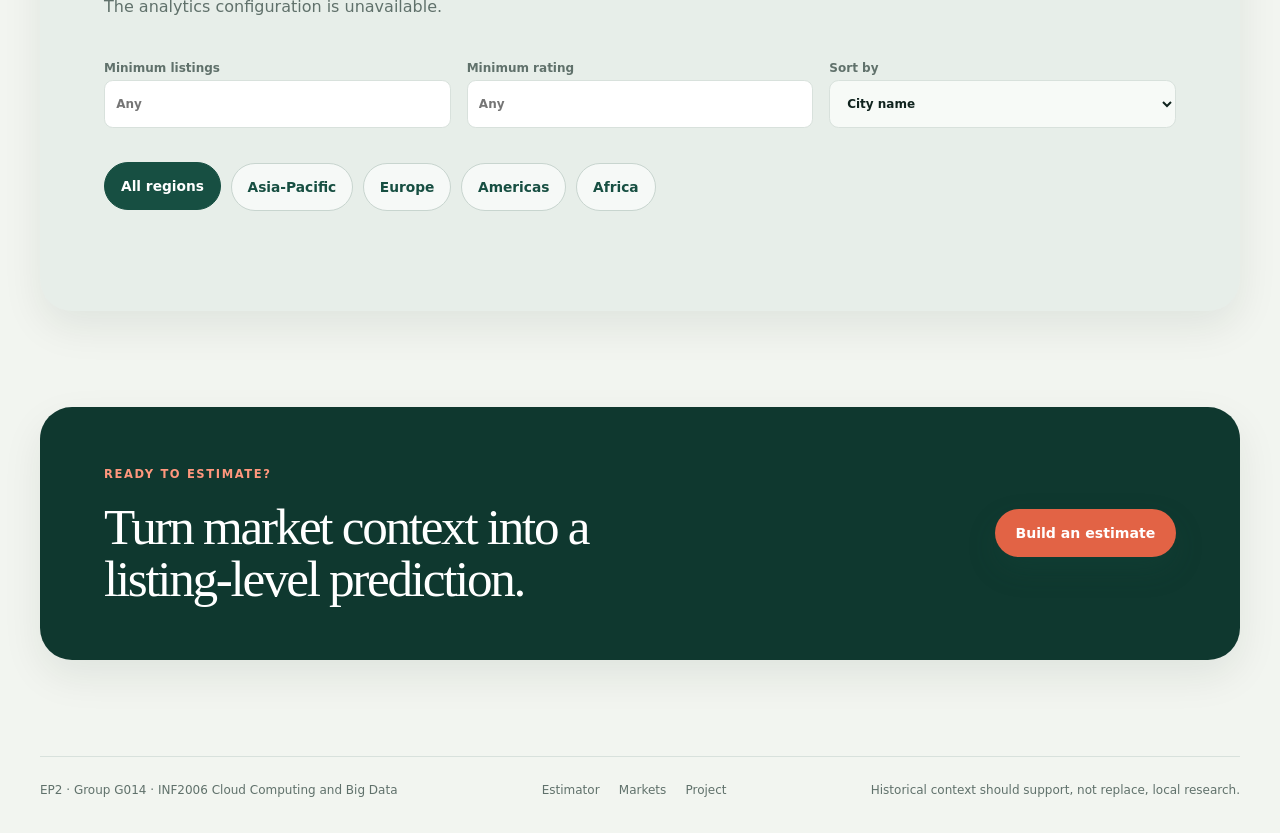
==== commit b38dcda6: "hardened the python test files made it so no issues arise with empthy athena results  among other st" ====
--- a/src/frontend/markets.html
+++ b/src/frontend/markets.html
@@ -17,12 +17,21 @@
           <span class="brand-mark" aria-hidden="true">AM</span>
           <span>Market Intelligence</span>
         </a>
-        <div class="nav-links">
+        <button id="menu-toggle" class="menu-toggle" type="button" aria-expanded="false" aria-controls="primary-nav">
+          <span class="menu-toggle-icon" aria-hidden="true"><i></i><i></i><i></i></span>
+          <span class="menu-toggle-label">Menu</span>
+        </button>
+        <div id="primary-nav" class="nav-links">
           <a href="index.html#estimator">Estimator</a>
           <a href="markets.html" aria-current="page">Markets</a>
           <a href="project.html">Project</a>
+          <a href="index.html#history-section">Private workspace</a>
         </div>
-        <a class="secondary-button compact-button" href="index.html#estimator">Open estimator</a>
+        <div class="account-bar">
+          <span id="account-label">Not signed in</span>
+          <button id="sign-in" class="secondary-button compact-button" type="button">Sign in</button>
+          <button id="sign-out" class="secondary-button compact-button" type="button" hidden>Sign out</button>
+        </div>
       </nav>
 
       <header class="inner-hero market-page-hero">
@@ -73,6 +82,11 @@
               Loading live summaries from Athena...
             </p>
           </div>
+        </div>
+
+        <div class="market-filter-row" aria-label="Market filters">
+          <label>Minimum listings <input id="market-min-listings" type="number" min="0" step="100" placeholder="Any"></label>
+          <label>Minimum rating <input id="market-min-rating" type="number" min="0" max="100" step="1" placeholder="Any"></label>
           <label class="sort-control">
             Sort by
             <select id="market-page-sort">
@@ -82,11 +96,6 @@
               <option value="rating">Average rating</option>
             </select>
           </label>
-        </div>
-
-        <div class="market-filter-row" aria-label="Market filters">
-          <label>Minimum listings <input id="market-min-listings" type="number" min="0" step="100" placeholder="Any"></label>
-          <label>Minimum rating <input id="market-min-rating" type="number" min="0" max="100" step="1" placeholder="Any"></label>
         </div>
 
         <div id="region-filters" class="filter-pills" aria-label="Filter cities by region">
@@ -121,6 +130,7 @@
     <script src="config.js"></script>
     <script src="auth-config.js"></script>
     <script src="auth.js" defer></script>
+    <script src="nav.js" defer></script>
     <script src="markets.js" defer></script>
     <script src="chat.js" defer></script>
   </body>
--- a/src/frontend/styles.css
+++ b/src/frontend/styles.css
@@ -13,6 +13,16 @@
   --line: #d8e1dc;
   --success: #23845f;
   --shadow: 0 1.4rem 4rem rgb(16 35 30 / 10%);
+  --panel-shadow: 0 1rem 2.5rem rgb(16 35 30 / 8%);
+  --panel-shadow-strong: 0 1.4rem 3.2rem rgb(16 35 30 / 10%);
+  --ui-radius-sm: 0.6rem;
+  --ui-radius-md: 0.8rem;
+  --ui-radius-lg: 1.2rem;
+  --ui-input-height: 3rem;
+  --ui-button-height: 3rem;
+  --ui-button-height-small: 2.5rem;
+  --ui-form-gap: 0.7rem;
+  --ui-panel-gap: 1rem;
   font-family: Inter, ui-sans-serif, system-ui, -apple-system, BlinkMacSystemFont, "Segoe UI", sans-serif;
   scroll-behavior: smooth;
 }
@@ -20,6 +30,76 @@
 /* Use one box model across the page so component spacing stays predictable. */
 * {
   box-sizing: border-box;
+}
+
+button,
+input,
+select {
+  font: inherit;
+}
+
+button {
+  min-height: var(--ui-button-height);
+  border-radius: var(--ui-radius-md);
+  transition: transform 180ms ease, box-shadow 180ms ease, background 180ms ease, border-color 180ms ease;
+}
+
+input,
+select {
+  width: 100%;
+  min-height: var(--ui-input-height);
+  border: 1px solid var(--line);
+  border-radius: var(--ui-radius-sm);
+  padding: 0.7rem 0.8rem;
+  color: var(--ink);
+  background: var(--surface-soft);
+  transition: border 160ms ease, box-shadow 160ms ease, background 160ms ease;
+}
+
+label {
+  display: grid;
+  gap: var(--ui-form-gap);
+}
+
+.metric-label,
+.eyebrow,
+.section-label,
+.feature-number,
+.stat-kicker,
+.snapshot-label,
+.guide-kicker {
+  display: inline-flex;
+  align-items: center;
+  gap: 0.32rem;
+  color: var(--coral);
+  font-size: 0.7rem;
+  font-weight: 800;
+  letter-spacing: 0.12em;
+  text-transform: uppercase;
+}
+
+.panel-surface,
+.hero-panel,
+.command-center,
+.history-section,
+.directory-card,
+.market-card,
+.private-ai-card,
+.estimator-workspace,
+.market-directory,
+.page-cta,
+.story-banner,
+.project-pillars article,
+.build-stack,
+.architecture-flow article,
+.market-principles article,
+.status-card,
+.hero-stat,
+.command-card,
+.listing-snapshot,
+.guide-launcher,
+.market-guide {
+  box-shadow: var(--panel-shadow);
 }
 
 body {
@@ -61,20 +141,33 @@
 }
 
 .page-shell {
+  display: flex;
+  flex-direction: column;
   width: min(1200px, calc(100% - 2rem));
   margin: 0 auto;
-  padding: 1rem 0 2rem;
-}
+  padding: 0 0 2rem;
+}
+
+.page-shell > .topbar { order: 1; }
+.page-shell > .hero { order: 2; }
+.page-shell > .command-center { order: 3; }
+.page-shell > #analytics { order: 4; }
+.page-shell > .story-banner { order: 5; }
+.page-shell > #estimator { order: 6; }
+.page-shell > #history-section { order: 7; }
+.page-shell > .feature-grid { order: 8; }
+.page-shell > .site-footer { order: 9; }
 
 .topbar {
   position: sticky;
-  top: 0.75rem;
+  top: 0;
   z-index: 20;
   display: grid;
   grid-template-columns: auto 1fr auto;
   align-items: center;
   gap: 1.5rem;
   min-height: 4.25rem;
+  margin-top: 0;
   padding: 0.7rem 0.8rem;
   border: 1px solid rgb(216 225 220 / 85%);
   border-radius: 1.2rem;
@@ -135,6 +228,33 @@
   transform: scaleX(1);
 }
 
+.menu-toggle {
+  display: none;
+  align-items: center;
+  gap: 0.55rem;
+  border: 1px solid var(--line);
+  border-radius: 0.7rem;
+  padding: 0.55rem 0.7rem;
+  color: var(--forest);
+  background: var(--surface-soft);
+  font-size: 0.75rem;
+  font-weight: 800;
+  cursor: pointer;
+}
+
+.menu-toggle-icon {
+  display: grid;
+  gap: 3px;
+}
+
+.menu-toggle-icon i {
+  display: block;
+  width: 1rem;
+  height: 2px;
+  border-radius: 2px;
+  background: currentColor;
+}
+
 .account-bar {
   display: flex;
   align-items: center;
@@ -173,6 +293,10 @@
   margin: 0 0 0.8rem;
 }
 
+.metric-label {
+  margin: 0;
+}
+
 h1,
 h2,
 h3,
@@ -235,7 +359,7 @@
 
 .primary-link {
   display: inline-flex;
-  min-height: 3.2rem;
+  min-height: var(--ui-button-height);
   align-items: center;
   border-radius: 999px;
   padding: 0 1.3rem;
@@ -347,6 +471,112 @@
 .status-indicator-error {
   background: var(--coral);
   box-shadow: 0 0 0 0.45rem rgb(226 99 69 / 14%);
+}
+
+/* The command center makes the landing page feel like a dashboard before the long estimator. */
+.command-center {
+  display: grid;
+  grid-template-columns: minmax(220px, 0.7fr) minmax(0, 1.3fr);
+  gap: 2rem;
+  align-items: center;
+  margin: 0 0 4rem;
+  border: 1px solid var(--line);
+  border-radius: 1.5rem;
+  padding: clamp(1.25rem, 3vw, 2rem);
+  background: rgb(255 255 255 / 78%);
+  box-shadow: 0 1rem 3rem rgb(16 35 30 / 7%);
+}
+
+.command-center-intro h2 {
+  max-width: 12ch;
+  margin-bottom: 0.7rem;
+  font-size: clamp(1.7rem, 3vw, 2.5rem);
+}
+
+.command-center-intro p:last-child {
+  max-width: 30rem;
+  margin-bottom: 0;
+  color: var(--muted);
+  font-size: 0.85rem;
+  line-height: 1.6;
+}
+
+.command-actions {
+  display: grid;
+  grid-template-columns: repeat(3, minmax(0, 1fr));
+  gap: 0.7rem;
+}
+
+.command-card {
+  display: grid;
+  min-height: 9.5rem;
+  grid-template-columns: auto 1fr auto;
+  align-content: space-between;
+  gap: 0.7rem;
+  border: 1px solid var(--line);
+  border-radius: 1rem;
+  padding: 1rem;
+  color: var(--ink);
+  text-decoration: none;
+  background: var(--surface-soft);
+  transition: transform 180ms ease, border-color 180ms ease, box-shadow 180ms ease;
+}
+
+.command-card:hover,
+.command-card:focus-visible {
+  border-color: var(--forest);
+  box-shadow: 0 0.75rem 1.5rem rgb(23 79 66 / 12%);
+  transform: translateY(-3px);
+}
+
+.command-card-featured {
+  color: #fff;
+  border-color: var(--forest);
+  background: var(--forest);
+}
+
+.command-icon {
+  display: grid;
+  width: 2rem;
+  height: 2rem;
+  place-items: center;
+  border-radius: 0.65rem;
+  color: var(--forest);
+  font-size: 0.65rem;
+  font-weight: 900;
+  background: var(--mint);
+}
+
+.command-card strong,
+.command-card small {
+  display: block;
+}
+
+.command-card strong {
+  margin-top: 0.1rem;
+  font-size: 0.86rem;
+}
+
+.command-card small {
+  margin-top: 0.45rem;
+  color: var(--muted);
+  font-size: 0.7rem;
+  line-height: 1.45;
+}
+
+.command-card-featured small {
+  color: rgb(255 255 255 / 68%);
+}
+
+.command-arrow {
+  align-self: end;
+  color: var(--coral);
+  font-size: 1.2rem;
+  font-weight: 800;
+}
+
+.command-card-featured .command-arrow {
+  color: var(--mint);
 }
 
 .section-block {
@@ -652,7 +882,7 @@
 .form-grid {
   display: grid;
   grid-template-columns: repeat(2, minmax(0, 1fr));
-  gap: 0.9rem;
+  gap: var(--ui-form-gap);
 }
 
 .form-grid label {
@@ -672,18 +902,6 @@
   text-transform: uppercase;
 }
 
-input,
-select {
-  width: 100%;
-  min-height: 3rem;
-  border: 1px solid var(--line);
-  border-radius: 0.7rem;
-  padding: 0.65rem 0.8rem;
-  color: var(--ink);
-  background: var(--surface-soft);
-  transition: border 160ms ease, box-shadow 160ms ease, background 160ms ease;
-}
-
 input:hover,
 select:hover {
   border-color: #aec0b7;
@@ -701,7 +919,7 @@
 .boolean-fields {
   display: grid;
   grid-template-columns: repeat(3, 1fr);
-  gap: 0.7rem;
+  gap: var(--ui-form-gap);
 }
 
 .boolean-fields legend {
@@ -733,7 +951,7 @@
 .prediction-submit,
 .secondary-button,
 .compact-button {
-  border: 0;
+  border: 1px solid transparent;
   font-weight: 800;
   cursor: pointer;
 }
@@ -741,10 +959,10 @@
 .prediction-submit {
   display: flex;
   width: 100%;
-  min-height: 3.35rem;
+  min-height: var(--ui-button-height);
   align-items: center;
   justify-content: space-between;
-  border-radius: 0.8rem;
+  border-radius: var(--ui-radius-md);
   padding: 0 1.15rem;
   color: #fff;
   background: var(--coral);
@@ -763,7 +981,7 @@
 
 .secondary-button {
   width: auto;
-  min-height: 2.7rem;
+  min-height: var(--ui-button-height-small);
   border: 1px solid var(--line);
   border-radius: 999px;
   padding: 0.5rem 1rem;
@@ -779,7 +997,7 @@
 }
 
 .compact-button {
-  min-height: 2.35rem;
+  min-height: var(--ui-button-height-small);
   padding: 0.35rem 0.8rem;
   font-size: 0.76rem;
 }
@@ -879,6 +1097,8 @@
 .sort-control {
   display: grid;
   min-width: 210px;
+  margin-left: auto;
+  align-self: center;
   gap: 0.4rem;
   color: var(--muted);
   font-size: 0.72rem;
@@ -1218,12 +1438,50 @@
 
   .topbar {
     top: 0.35rem;
-    grid-template-columns: 1fr auto;
+    grid-template-columns: 1fr auto auto;
   }
 
   .brand > span:last-child,
-  .nav-links,
   #account-label {
+    display: none;
+  }
+
+  .menu-toggle {
+    display: inline-flex;
+    grid-column: 2;
+    grid-row: 1;
+  }
+
+  .nav-links {
+    position: absolute;
+    top: calc(100% + 0.55rem);
+    right: 0;
+    left: 0;
+    display: none;
+    flex-direction: column;
+    gap: 0;
+    padding: 0.45rem;
+    border: 1px solid var(--line);
+    border-radius: 1rem;
+    background: rgb(255 255 255 / 96%);
+    box-shadow: 0 1rem 2rem rgb(16 35 30 / 12%);
+  }
+
+  .nav-links.is-open {
+    display: flex;
+  }
+
+  .nav-links a {
+    padding: 0.8rem;
+    border-radius: 0.7rem;
+  }
+
+  .nav-links a:hover,
+  .nav-links a:focus-visible {
+    background: var(--surface-soft);
+  }
+
+  .nav-links a::after {
     display: none;
   }
 
@@ -1415,7 +1673,12 @@
 
 /* Inner pages use wider editorial headers while retaining the dashboard navigation. */
 .inner-page-shell {
+  display: block;
   padding-bottom: 2rem;
+}
+
+.inner-page-shell .topbar {
+  margin-top: 0;
 }
 
 .nav-links a[aria-current="page"] {
@@ -1534,7 +1797,7 @@
 .directory-heading-row {
   display: flex;
   gap: 2rem;
-  align-items: end;
+  align-items: center;
   justify-content: space-between;
 }
 
@@ -1573,12 +1836,27 @@
 .market-filter-row {
   display: flex;
   flex-wrap: wrap;
-  gap: 0.8rem;
-  margin: 1rem 0;
-}
-
-.market-filter-row input {
-  width: 9rem;
+  align-items: end;
+  gap: 1rem;
+  margin: 1.5rem 0 0;
+}
+
+.market-filter-row label {
+  flex: 1 1 11rem;
+  min-width: 9rem;
+}
+
+.market-filter-row input,
+.market-filter-row select {
+  width: 100%;
+  min-width: 0;
+}
+
+.sort-control {
+  flex: 0 1 12rem;
+  min-width: 12rem;
+  margin-left: 0;
+  align-self: stretch;
 }
 
 .market-page-grid {
@@ -1594,7 +1872,7 @@
   border: 1px solid rgb(23 79 66 / 12%);
   border-radius: 1.35rem;
   background: var(--surface);
-  box-shadow: 0 1rem 2.5rem rgb(16 35 30 / 5%);
+  box-shadow: var(--panel-shadow);
   transition: transform 180ms ease, box-shadow 180ms ease;
 }
 
@@ -2390,6 +2668,14 @@
 }
 
 @media (max-width: 600px) {
+  .command-actions {
+    grid-template-columns: 1fr;
+  }
+
+  .command-card {
+    min-height: auto;
+  }
+
   .guide-launcher {
     right: 0.8rem;
     bottom: 0.8rem;
@@ -2419,6 +2705,16 @@
   }
 }
 
+@media (max-width: 980px) {
+  .command-center {
+    grid-template-columns: 1fr;
+  }
+
+  .command-center-intro h2 {
+    max-width: none;
+  }
+}
+
 @media (prefers-reduced-motion: reduce) {
   .market-guide {
     animation: none;
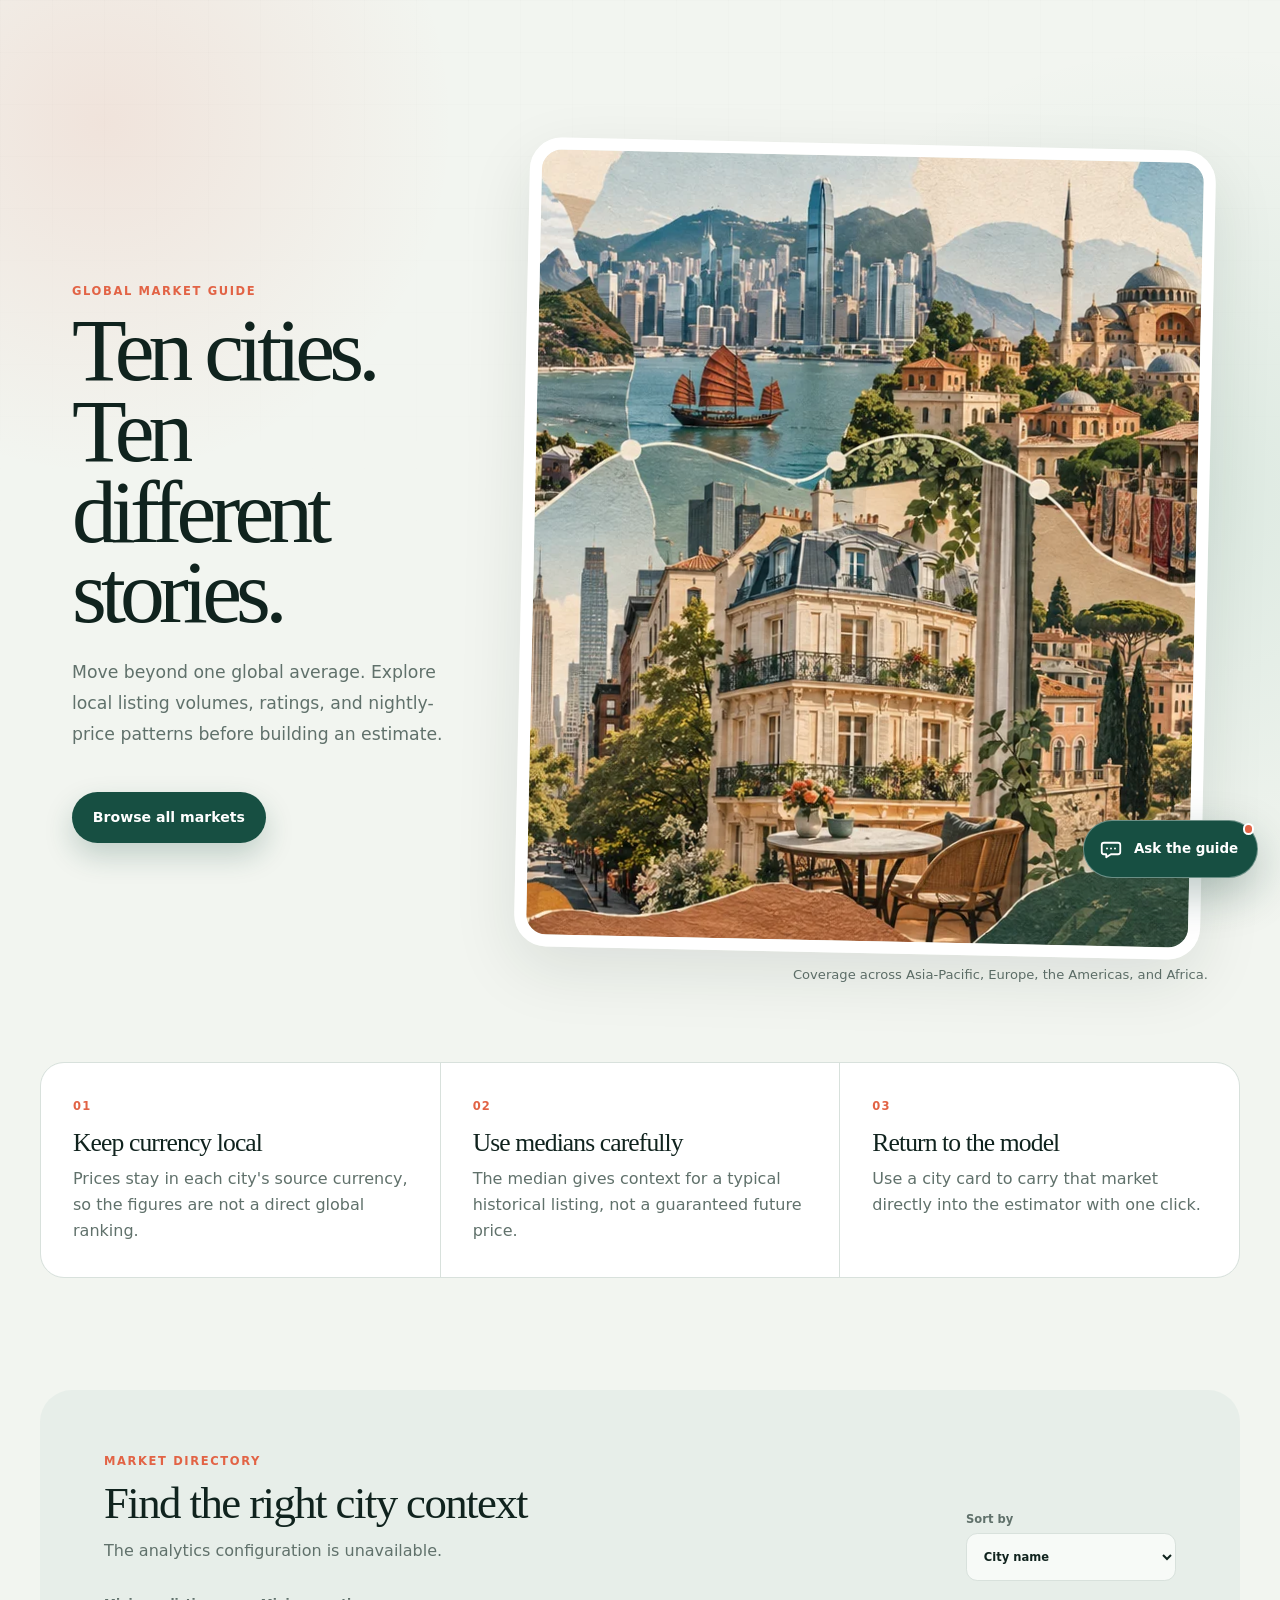
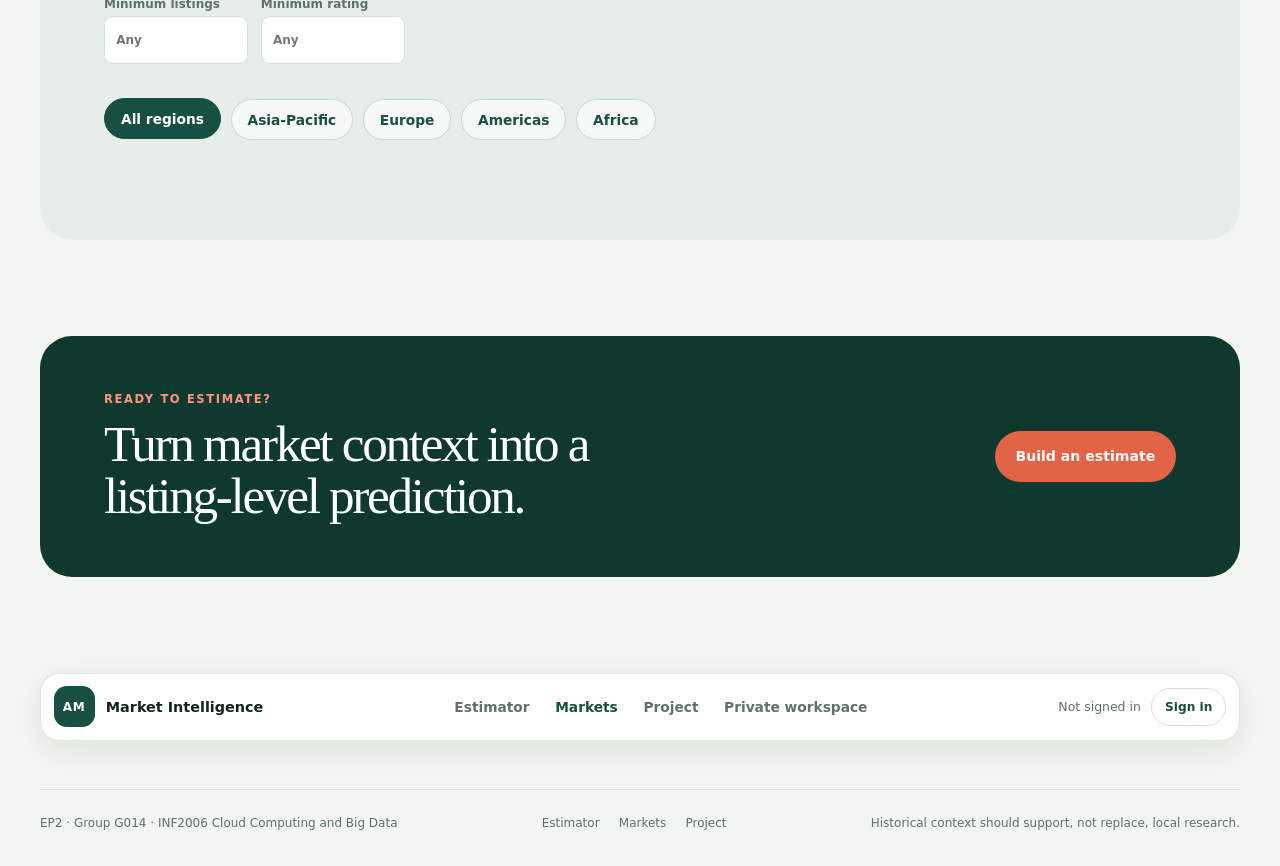
==== commit 9463fbd9: "Integrate contributor navigation and edge tests" ====
--- a/src/frontend/markets.html
+++ b/src/frontend/markets.html
@@ -82,11 +82,6 @@
               Loading live summaries from Athena...
             </p>
           </div>
-        </div>
-
-        <div class="market-filter-row" aria-label="Market filters">
-          <label>Minimum listings <input id="market-min-listings" type="number" min="0" step="100" placeholder="Any"></label>
-          <label>Minimum rating <input id="market-min-rating" type="number" min="0" max="100" step="1" placeholder="Any"></label>
           <label class="sort-control">
             Sort by
             <select id="market-page-sort">
@@ -96,6 +91,11 @@
               <option value="rating">Average rating</option>
             </select>
           </label>
+        </div>
+
+        <div class="market-filter-row" aria-label="Market filters">
+          <label>Minimum listings <input id="market-min-listings" type="number" min="0" step="100" placeholder="Any"></label>
+          <label>Minimum rating <input id="market-min-rating" type="number" min="0" max="100" step="1" placeholder="Any"></label>
         </div>
 
         <div id="region-filters" class="filter-pills" aria-label="Filter cities by region">
--- a/src/frontend/styles.css
+++ b/src/frontend/styles.css
@@ -13,16 +13,6 @@
   --line: #d8e1dc;
   --success: #23845f;
   --shadow: 0 1.4rem 4rem rgb(16 35 30 / 10%);
-  --panel-shadow: 0 1rem 2.5rem rgb(16 35 30 / 8%);
-  --panel-shadow-strong: 0 1.4rem 3.2rem rgb(16 35 30 / 10%);
-  --ui-radius-sm: 0.6rem;
-  --ui-radius-md: 0.8rem;
-  --ui-radius-lg: 1.2rem;
-  --ui-input-height: 3rem;
-  --ui-button-height: 3rem;
-  --ui-button-height-small: 2.5rem;
-  --ui-form-gap: 0.7rem;
-  --ui-panel-gap: 1rem;
   font-family: Inter, ui-sans-serif, system-ui, -apple-system, BlinkMacSystemFont, "Segoe UI", sans-serif;
   scroll-behavior: smooth;
 }
@@ -30,76 +20,6 @@
 /* Use one box model across the page so component spacing stays predictable. */
 * {
   box-sizing: border-box;
-}
-
-button,
-input,
-select {
-  font: inherit;
-}
-
-button {
-  min-height: var(--ui-button-height);
-  border-radius: var(--ui-radius-md);
-  transition: transform 180ms ease, box-shadow 180ms ease, background 180ms ease, border-color 180ms ease;
-}
-
-input,
-select {
-  width: 100%;
-  min-height: var(--ui-input-height);
-  border: 1px solid var(--line);
-  border-radius: var(--ui-radius-sm);
-  padding: 0.7rem 0.8rem;
-  color: var(--ink);
-  background: var(--surface-soft);
-  transition: border 160ms ease, box-shadow 160ms ease, background 160ms ease;
-}
-
-label {
-  display: grid;
-  gap: var(--ui-form-gap);
-}
-
-.metric-label,
-.eyebrow,
-.section-label,
-.feature-number,
-.stat-kicker,
-.snapshot-label,
-.guide-kicker {
-  display: inline-flex;
-  align-items: center;
-  gap: 0.32rem;
-  color: var(--coral);
-  font-size: 0.7rem;
-  font-weight: 800;
-  letter-spacing: 0.12em;
-  text-transform: uppercase;
-}
-
-.panel-surface,
-.hero-panel,
-.command-center,
-.history-section,
-.directory-card,
-.market-card,
-.private-ai-card,
-.estimator-workspace,
-.market-directory,
-.page-cta,
-.story-banner,
-.project-pillars article,
-.build-stack,
-.architecture-flow article,
-.market-principles article,
-.status-card,
-.hero-stat,
-.command-card,
-.listing-snapshot,
-.guide-launcher,
-.market-guide {
-  box-shadow: var(--panel-shadow);
 }
 
 body {
@@ -145,7 +65,7 @@
   flex-direction: column;
   width: min(1200px, calc(100% - 2rem));
   margin: 0 auto;
-  padding: 0 0 2rem;
+  padding: 1rem 0 2rem;
 }
 
 .page-shell > .topbar { order: 1; }
@@ -160,14 +80,13 @@
 
 .topbar {
   position: sticky;
-  top: 0;
+  top: 0.75rem;
   z-index: 20;
   display: grid;
   grid-template-columns: auto 1fr auto;
   align-items: center;
   gap: 1.5rem;
   min-height: 4.25rem;
-  margin-top: 0;
   padding: 0.7rem 0.8rem;
   border: 1px solid rgb(216 225 220 / 85%);
   border-radius: 1.2rem;
@@ -293,10 +212,6 @@
   margin: 0 0 0.8rem;
 }
 
-.metric-label {
-  margin: 0;
-}
-
 h1,
 h2,
 h3,
@@ -359,7 +274,7 @@
 
 .primary-link {
   display: inline-flex;
-  min-height: var(--ui-button-height);
+  min-height: 3.2rem;
   align-items: center;
   border-radius: 999px;
   padding: 0 1.3rem;
@@ -882,7 +797,7 @@
 .form-grid {
   display: grid;
   grid-template-columns: repeat(2, minmax(0, 1fr));
-  gap: var(--ui-form-gap);
+  gap: 0.9rem;
 }
 
 .form-grid label {
@@ -902,6 +817,18 @@
   text-transform: uppercase;
 }
 
+input,
+select {
+  width: 100%;
+  min-height: 3rem;
+  border: 1px solid var(--line);
+  border-radius: 0.7rem;
+  padding: 0.65rem 0.8rem;
+  color: var(--ink);
+  background: var(--surface-soft);
+  transition: border 160ms ease, box-shadow 160ms ease, background 160ms ease;
+}
+
 input:hover,
 select:hover {
   border-color: #aec0b7;
@@ -919,7 +846,7 @@
 .boolean-fields {
   display: grid;
   grid-template-columns: repeat(3, 1fr);
-  gap: var(--ui-form-gap);
+  gap: 0.7rem;
 }
 
 .boolean-fields legend {
@@ -951,7 +878,7 @@
 .prediction-submit,
 .secondary-button,
 .compact-button {
-  border: 1px solid transparent;
+  border: 0;
   font-weight: 800;
   cursor: pointer;
 }
@@ -959,10 +886,10 @@
 .prediction-submit {
   display: flex;
   width: 100%;
-  min-height: var(--ui-button-height);
+  min-height: 3.35rem;
   align-items: center;
   justify-content: space-between;
-  border-radius: var(--ui-radius-md);
+  border-radius: 0.8rem;
   padding: 0 1.15rem;
   color: #fff;
   background: var(--coral);
@@ -981,7 +908,7 @@
 
 .secondary-button {
   width: auto;
-  min-height: var(--ui-button-height-small);
+  min-height: 2.7rem;
   border: 1px solid var(--line);
   border-radius: 999px;
   padding: 0.5rem 1rem;
@@ -997,7 +924,7 @@
 }
 
 .compact-button {
-  min-height: var(--ui-button-height-small);
+  min-height: 2.35rem;
   padding: 0.35rem 0.8rem;
   font-size: 0.76rem;
 }
@@ -1097,8 +1024,6 @@
 .sort-control {
   display: grid;
   min-width: 210px;
-  margin-left: auto;
-  align-self: center;
   gap: 0.4rem;
   color: var(--muted);
   font-size: 0.72rem;
@@ -1430,7 +1355,7 @@
   }
 }
 
-@media (max-width: 720px) {
+@media (max-width: 760px) {
   .page-shell {
     width: min(100% - 1rem, 1200px);
     padding-top: 0.5rem;
@@ -1673,12 +1598,7 @@
 
 /* Inner pages use wider editorial headers while retaining the dashboard navigation. */
 .inner-page-shell {
-  display: block;
   padding-bottom: 2rem;
-}
-
-.inner-page-shell .topbar {
-  margin-top: 0;
 }
 
 .nav-links a[aria-current="page"] {
@@ -1797,7 +1717,7 @@
 .directory-heading-row {
   display: flex;
   gap: 2rem;
-  align-items: center;
+  align-items: end;
   justify-content: space-between;
 }
 
@@ -1836,27 +1756,12 @@
 .market-filter-row {
   display: flex;
   flex-wrap: wrap;
-  align-items: end;
-  gap: 1rem;
-  margin: 1.5rem 0 0;
-}
-
-.market-filter-row label {
-  flex: 1 1 11rem;
-  min-width: 9rem;
-}
-
-.market-filter-row input,
-.market-filter-row select {
-  width: 100%;
-  min-width: 0;
-}
-
-.sort-control {
-  flex: 0 1 12rem;
-  min-width: 12rem;
-  margin-left: 0;
-  align-self: stretch;
+  gap: 0.8rem;
+  margin: 1rem 0;
+}
+
+.market-filter-row input {
+  width: 9rem;
 }
 
 .market-page-grid {
@@ -1872,7 +1777,7 @@
   border: 1px solid rgb(23 79 66 / 12%);
   border-radius: 1.35rem;
   background: var(--surface);
-  box-shadow: var(--panel-shadow);
+  box-shadow: 0 1rem 2.5rem rgb(16 35 30 / 5%);
   transition: transform 180ms ease, box-shadow 180ms ease;
 }
 
@@ -2201,33 +2106,16 @@
   .topbar {
     width: 100%;
     min-width: 0;
-    grid-template-columns: auto minmax(0, 1fr);
-  }
-
-  .nav-links {
-    display: flex;
-    grid-column: 1 / -1;
-    grid-row: 2;
-    justify-content: flex-start;
-    gap: 1.25rem;
-    min-width: 0;
-    overflow-x: auto;
-    padding: 0.25rem 0.3rem 0.4rem;
-    scrollbar-width: none;
-  }
-
-  .account-bar,
-  .topbar > .secondary-button {
-    grid-column: 2;
+    grid-template-columns: 1fr auto auto;
+  }
+
+  .account-bar {
+    grid-column: 3;
     grid-row: 1;
     justify-self: end;
   }
 
   .topbar > .secondary-button {
-    display: none;
-  }
-
-  .nav-links::-webkit-scrollbar {
     display: none;
   }
 
